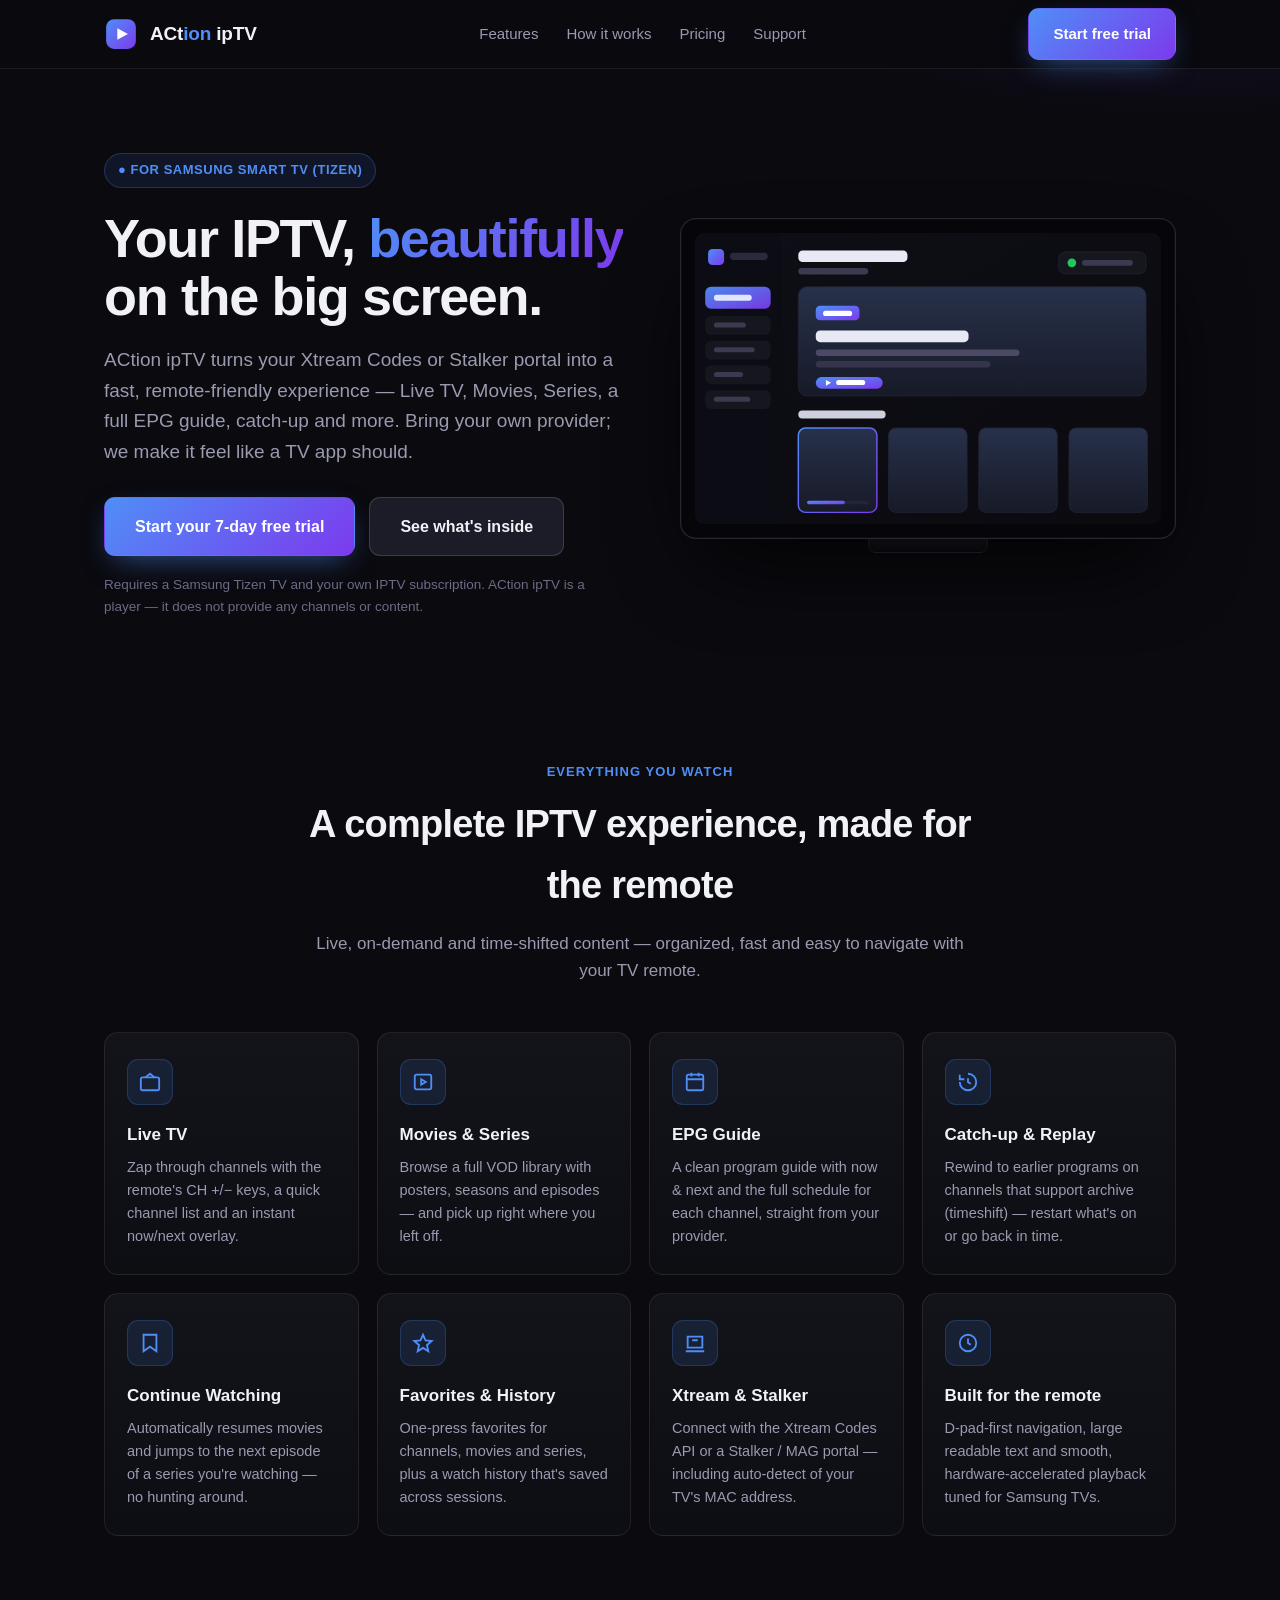
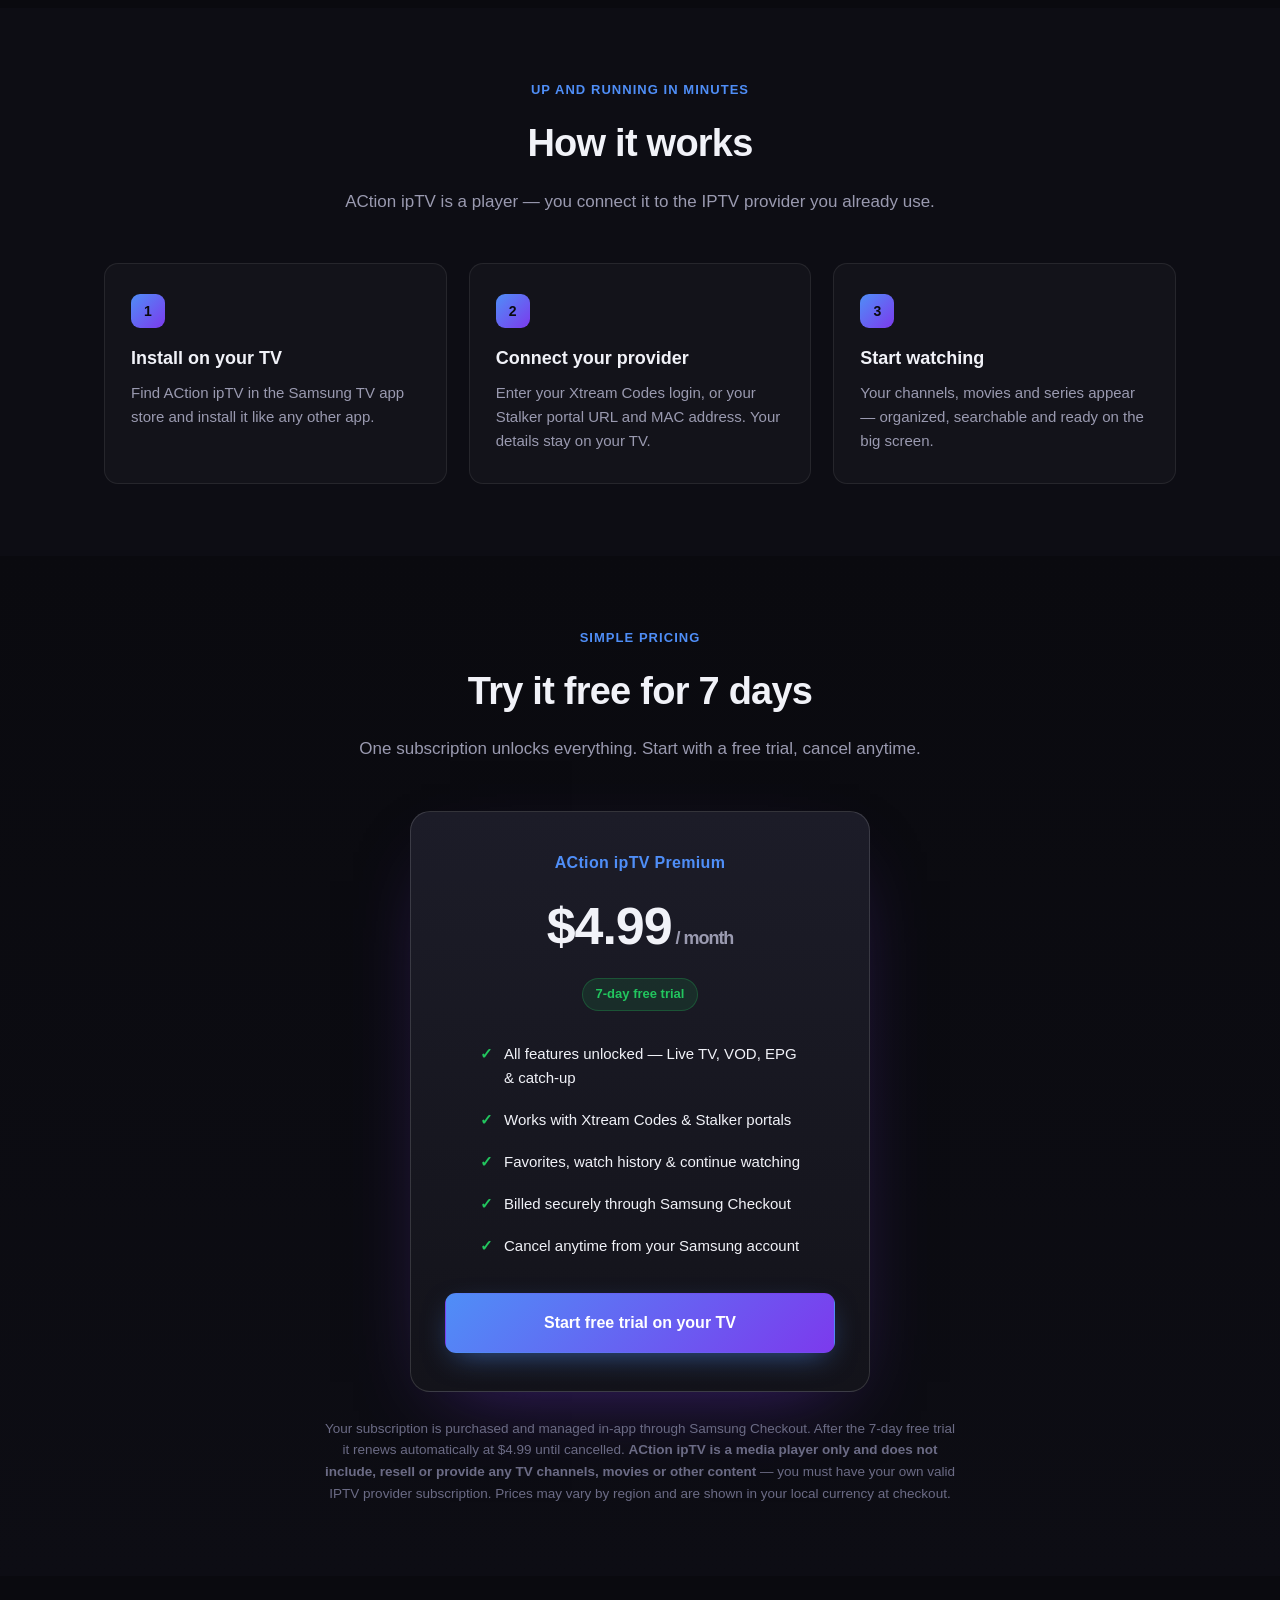
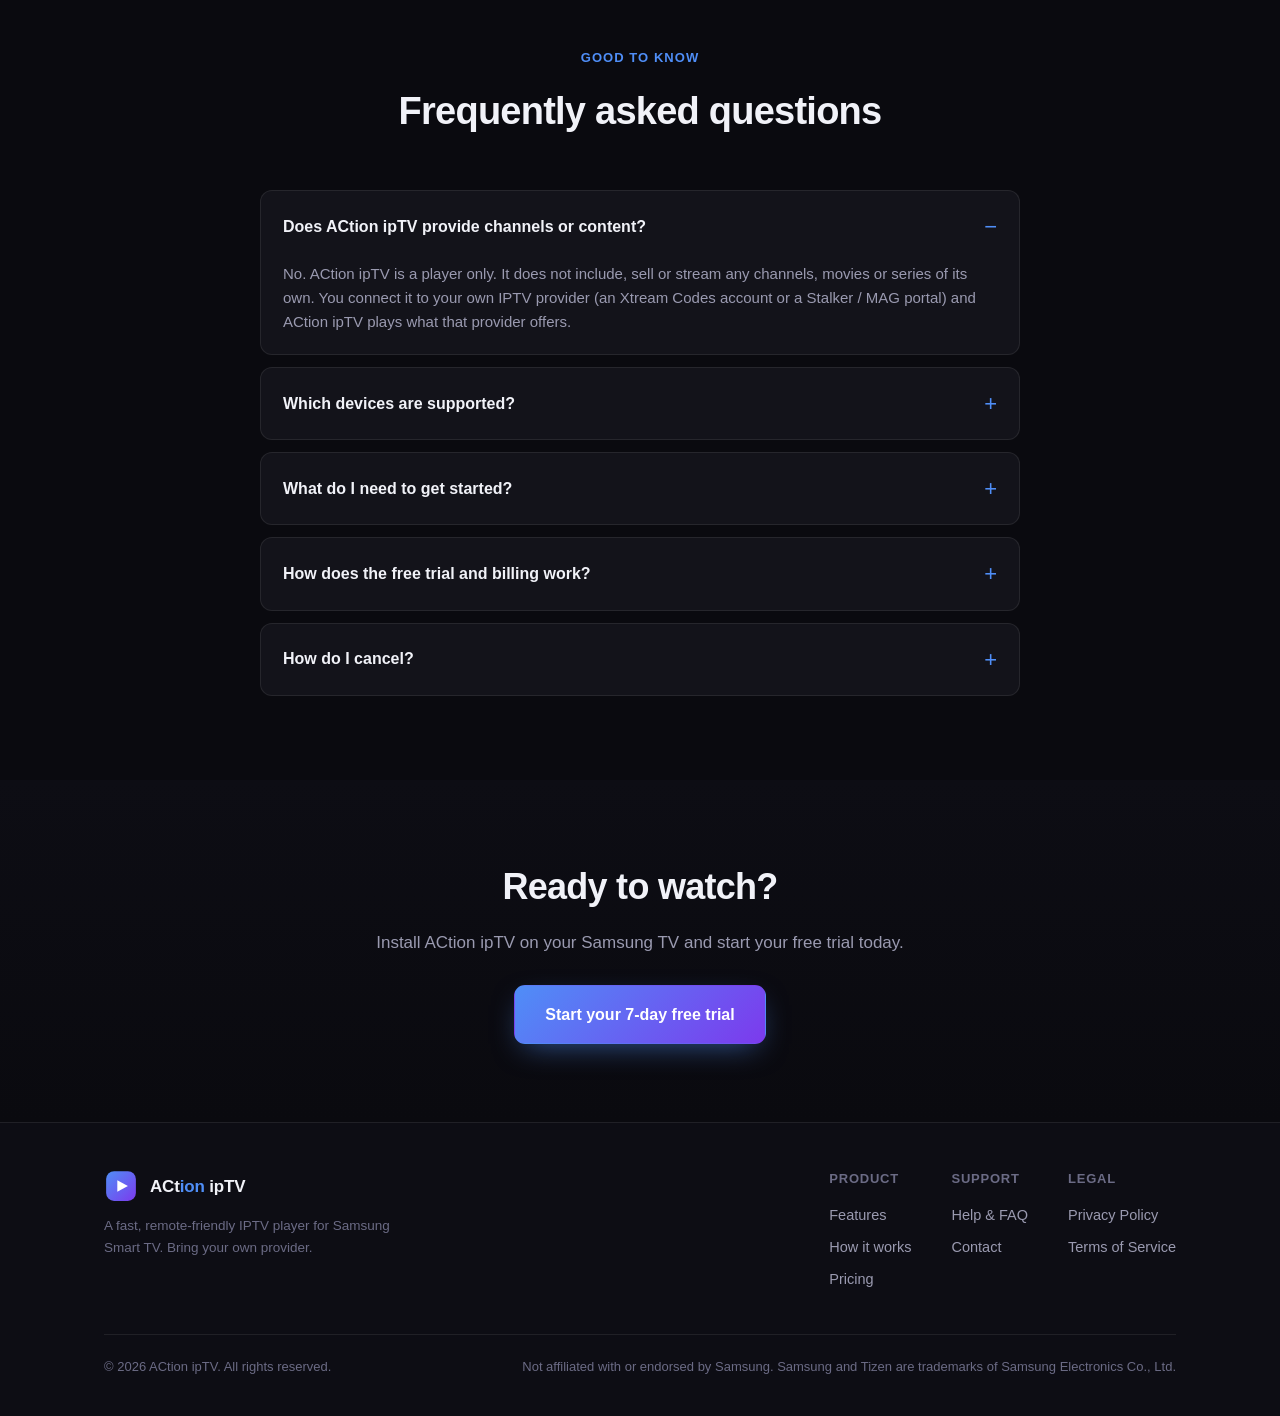
==== index.html @ 839688af "Add files via upload" ====
<!DOCTYPE html>
<html lang="en">
<head>
<meta charset="UTF-8">
<meta name="viewport" content="width=device-width, initial-scale=1.0">
<title>ACtion ipTV — IPTV player for Samsung Smart TV</title>
<meta name="description" content="ACtion ipTV turns your Xtream Codes or Stalker portal into a fast, remote-friendly experience on Samsung Tizen TV — Live TV, Movies, Series, EPG, catch-up and more. 7-day free trial.">
<meta property="og:title" content="ACtion ipTV — IPTV player for Samsung Smart TV">
<meta property="og:description" content="Live TV, Movies, Series, EPG and catch-up for your own IPTV provider. Built for the Samsung TV remote. 7-day free trial.">
<meta property="og:type" content="website">
<link rel="icon" type="image/svg+xml" href="favicon.svg">
<link rel="stylesheet" href="styles.css">
</head>
<body>

<!-- ===================== NAV ===================== -->
<header class="nav">
  <div class="container nav-inner">
    <a class="brand" href="index.html">
      <img class="logo" src="favicon.svg" alt="">
      <span>ACt<b>ion</b> ipTV</span>
    </a>
    <nav class="nav-links">
      <a href="#features">Features</a>
      <a href="#how">How it works</a>
      <a href="#pricing">Pricing</a>
      <a href="support.html">Support</a>
    </nav>
    <a class="btn btn-primary nav-cta" href="#pricing">Start free trial</a>
  </div>
</header>

<!-- ===================== HERO ===================== -->
<section class="hero">
  <div class="container hero-grid">
    <div class="hero-copy">
      <span class="eyebrow">● For Samsung Smart TV (Tizen)</span>
      <h1>Your IPTV, <span class="grad">beautifully</span> on the big screen.</h1>
      <p class="lede">
        ACtion ipTV turns your Xtream Codes or Stalker portal into a fast,
        remote-friendly experience — Live TV, Movies, Series, a full EPG guide,
        catch-up and more. Bring your own provider; we make it feel like a TV app
        should.
      </p>
      <div class="hero-actions">
        <a class="btn btn-primary btn-lg" href="#pricing">Start your 7-day free trial</a>
        <a class="btn btn-ghost btn-lg" href="#features">See what's inside</a>
      </div>
      <p class="hero-note">Requires a Samsung Tizen TV and your own IPTV subscription. ACtion ipTV is a player — it does not provide any channels or content.</p>
    </div>

    <div class="tv-wrap">
      <div class="tv">
        <!-- Stylised in-app mockup (pure SVG, no external assets) -->
        <svg class="tv-screen" viewBox="0 0 640 400" xmlns="http://www.w3.org/2000/svg" role="img" aria-label="ACtion ipTV interface preview">
          <defs>
            <linearGradient id="bgg" x1="0" y1="0" x2="1" y2="1">
              <stop offset="0" stop-color="#0e0e16"/>
              <stop offset="1" stop-color="#0a0a0f"/>
            </linearGradient>
            <linearGradient id="acc" x1="0" y1="0" x2="1" y2="1">
              <stop offset="0" stop-color="#4f8ef7"/>
              <stop offset="1" stop-color="#7c3aed"/>
            </linearGradient>
            <linearGradient id="poster" x1="0" y1="0" x2="0" y2="1">
              <stop offset="0" stop-color="#27314a"/>
              <stop offset="1" stop-color="#171a28"/>
            </linearGradient>
          </defs>

          <rect width="640" height="400" fill="url(#bgg)"/>

          <!-- Sidebar -->
          <rect x="0" y="0" width="118" height="400" fill="#0c0c14"/>
          <rect x="18" y="22" width="22" height="22" rx="6" fill="url(#acc)"/>
          <rect x="48" y="27" width="52" height="10" rx="5" fill="#2a2a3c"/>
          <rect x="14" y="74" width="90" height="30" rx="8" fill="url(#acc)" opacity="0.95"/>
          <rect x="26" y="85" width="52" height="8" rx="4" fill="#dfe6ff"/>
          <rect x="14" y="114" width="90" height="26" rx="8" fill="#16161f"/>
          <rect x="26" y="123" width="44" height="7" rx="3.5" fill="#3a3a50"/>
          <rect x="14" y="148" width="90" height="26" rx="8" fill="#16161f"/>
          <rect x="26" y="157" width="56" height="7" rx="3.5" fill="#3a3a50"/>
          <rect x="14" y="182" width="90" height="26" rx="8" fill="#16161f"/>
          <rect x="26" y="191" width="40" height="7" rx="3.5" fill="#3a3a50"/>
          <rect x="14" y="216" width="90" height="26" rx="8" fill="#16161f"/>
          <rect x="26" y="225" width="50" height="7" rx="3.5" fill="#3a3a50"/>

          <!-- Header -->
          <rect x="142" y="24" width="150" height="16" rx="6" fill="#e7e9f5"/>
          <rect x="142" y="48" width="96" height="9" rx="4.5" fill="#3a3a50"/>
          <rect x="500" y="26" width="120" height="30" rx="9" fill="#16161f" stroke="#262636"/>
          <circle cx="518" cy="41" r="6" fill="#22c55e"/>
          <rect x="532" y="37" width="70" height="8" rx="4" fill="#3a3a50"/>

          <!-- Now-playing / featured banner -->
          <rect x="142" y="74" width="478" height="150" rx="12" fill="url(#poster)" stroke="#262636"/>
          <rect x="166" y="100" width="60" height="20" rx="6" fill="url(#acc)"/>
          <rect x="176" y="107" width="40" height="7" rx="3.5" fill="#fff"/>
          <rect x="166" y="134" width="210" height="16" rx="6" fill="#e7e9f5"/>
          <rect x="166" y="160" width="280" height="9" rx="4.5" fill="#4a4a64"/>
          <rect x="166" y="176" width="240" height="9" rx="4.5" fill="#34344a"/>
          <rect x="166" y="198" width="92" height="16" rx="8" fill="url(#acc)"/>
          <polygon points="180,202 180,210 187,206" fill="#fff"/>
          <rect x="194" y="202" width="40" height="7" rx="3.5" fill="#fff"/>

          <!-- Row label -->
          <rect x="142" y="244" width="120" height="11" rx="5.5" fill="#cfd0de"/>

          <!-- Poster row -->
          <g>
            <rect x="142" y="268" width="108" height="116" rx="10" fill="url(#poster)" stroke="url(#acc)" stroke-width="2"/>
            <rect x="266" y="268" width="108" height="116" rx="10" fill="url(#poster)" stroke="#262636"/>
            <rect x="390" y="268" width="108" height="116" rx="10" fill="url(#poster)" stroke="#262636"/>
            <rect x="514" y="268" width="108" height="116" rx="10" fill="url(#poster)" stroke="#262636"/>
            <!-- progress bars -->
            <rect x="154" y="368" width="84" height="5" rx="2.5" fill="#23233200"/>
            <rect x="154" y="368" width="84" height="5" rx="2.5" fill="#23233a"/>
            <rect x="154" y="368" width="52" height="5" rx="2.5" fill="url(#acc)"/>
          </g>
        </svg>
      </div>
      <div class="tv-stand"></div>
    </div>
  </div>
</section>

<!-- ===================== FEATURES ===================== -->
<section class="section" id="features">
  <div class="container">
    <div class="section-head">
      <span class="kicker">Everything you watch</span>
      <h2>A complete IPTV experience, made for the remote</h2>
      <p>Live, on-demand and time-shifted content — organized, fast and easy to navigate with your TV remote.</p>
    </div>

    <div class="features">
      <div class="card">
        <div class="ic">
          <svg width="22" height="22" viewBox="0 0 24 24" fill="none" stroke="currentColor" stroke-width="2"><rect x="2" y="7" width="20" height="14" rx="2"/><path d="M7 7l5-4 5 4"/></svg>
        </div>
        <h3>Live TV</h3>
        <p>Zap through channels with the remote's CH +/− keys, a quick channel list and an instant now/next overlay.</p>
      </div>

      <div class="card">
        <div class="ic">
          <svg width="22" height="22" viewBox="0 0 24 24" fill="none" stroke="currentColor" stroke-width="2"><rect x="3" y="4" width="18" height="16" rx="2"/><path d="M10 9l5 3-5 3z"/></svg>
        </div>
        <h3>Movies &amp; Series</h3>
        <p>Browse a full VOD library with posters, seasons and episodes — and pick up right where you left off.</p>
      </div>

      <div class="card">
        <div class="ic">
          <svg width="22" height="22" viewBox="0 0 24 24" fill="none" stroke="currentColor" stroke-width="2"><rect x="3" y="4" width="18" height="17" rx="2"/><path d="M3 9h18M8 2v4M16 2v4"/></svg>
        </div>
        <h3>EPG Guide</h3>
        <p>A clean program guide with now &amp; next and the full schedule for each channel, straight from your provider.</p>
      </div>

      <div class="card">
        <div class="ic">
          <svg width="22" height="22" viewBox="0 0 24 24" fill="none" stroke="currentColor" stroke-width="2"><path d="M3 12a9 9 0 1 0 9-9"/><path d="M3 4v5h5"/><path d="M12 8v4l3 2"/></svg>
        </div>
        <h3>Catch-up &amp; Replay</h3>
        <p>Rewind to earlier programs on channels that support archive (timeshift) — restart what's on or go back in time.</p>
      </div>

      <div class="card">
        <div class="ic">
          <svg width="22" height="22" viewBox="0 0 24 24" fill="none" stroke="currentColor" stroke-width="2"><path d="M5 3v18l7-5 7 5V3z"/></svg>
        </div>
        <h3>Continue Watching</h3>
        <p>Automatically resumes movies and jumps to the next episode of a series you're watching — no hunting around.</p>
      </div>

      <div class="card">
        <div class="ic">
          <svg width="22" height="22" viewBox="0 0 24 24" fill="none" stroke="currentColor" stroke-width="2"><path d="M12 17.3 6.2 21l1.5-6.6L2.5 9.8l6.7-.6L12 3l2.8 6.2 6.7.6-5.2 4.6 1.5 6.6z"/></svg>
        </div>
        <h3>Favorites &amp; History</h3>
        <p>One-press favorites for channels, movies and series, plus a watch history that's saved across sessions.</p>
      </div>

      <div class="card">
        <div class="ic">
          <svg width="22" height="22" viewBox="0 0 24 24" fill="none" stroke="currentColor" stroke-width="2"><path d="M4 5h16v12H4z"/><path d="M2 21h20M9 9h6"/></svg>
        </div>
        <h3>Xtream &amp; Stalker</h3>
        <p>Connect with the Xtream Codes API or a Stalker / MAG portal — including auto-detect of your TV's MAC address.</p>
      </div>

      <div class="card">
        <div class="ic">
          <svg width="22" height="22" viewBox="0 0 24 24" fill="none" stroke="currentColor" stroke-width="2"><circle cx="12" cy="12" r="9"/><path d="M12 7v5l3 2"/></svg>
        </div>
        <h3>Built for the remote</h3>
        <p>D-pad-first navigation, large readable text and smooth, hardware-accelerated playback tuned for Samsung TVs.</p>
      </div>
    </div>
  </div>
</section>

<!-- ===================== HOW IT WORKS ===================== -->
<section class="section" id="how" style="background:var(--bg2)">
  <div class="container">
    <div class="section-head">
      <span class="kicker">Up and running in minutes</span>
      <h2>How it works</h2>
      <p>ACtion ipTV is a player — you connect it to the IPTV provider you already use.</p>
    </div>
    <div class="steps">
      <div class="step">
        <div class="num">1</div>
        <h3>Install on your TV</h3>
        <p>Find ACtion ipTV in the Samsung TV app store and install it like any other app.</p>
      </div>
      <div class="step">
        <div class="num">2</div>
        <h3>Connect your provider</h3>
        <p>Enter your Xtream Codes login, or your Stalker portal URL and MAC address. Your details stay on your TV.</p>
      </div>
      <div class="step">
        <div class="num">3</div>
        <h3>Start watching</h3>
        <p>Your channels, movies and series appear — organized, searchable and ready on the big screen.</p>
      </div>
    </div>
  </div>
</section>

<!-- ===================== PRICING ===================== -->
<section class="section pricing-band" id="pricing">
  <div class="container">
    <div class="section-head">
      <span class="kicker">Simple pricing</span>
      <h2>Try it free for 7 days</h2>
      <p>One subscription unlocks everything. Start with a free trial, cancel anytime.</p>
    </div>

    <div class="price-card">
      <div class="plan">ACtion ipTV Premium</div>
      <div class="amount">$4.99<span>&nbsp;/ month</span></div>
      <span class="trial">7-day free trial</span>
      <ul class="price-list">
        <li>All features unlocked — Live TV, VOD, EPG &amp; catch-up</li>
        <li>Works with Xtream Codes &amp; Stalker portals</li>
        <li>Favorites, watch history &amp; continue watching</li>
        <li>Billed securely through Samsung Checkout</li>
        <li>Cancel anytime from your Samsung account</li>
      </ul>
      <a class="btn btn-primary btn-lg" href="#" style="width:100%">Start free trial on your TV</a>
    </div>

    <p class="disclaimer">
      Your subscription is purchased and managed in-app through Samsung Checkout. After the 7-day free trial it renews
      automatically at $4.99 until cancelled. <strong>ACtion ipTV is a media player only and does not include, resell or
      provide any TV channels, movies or other content</strong> — you must have your own valid IPTV provider subscription.
      Prices may vary by region and are shown in your local currency at checkout.
    </p>
  </div>
</section>

<!-- ===================== FAQ ===================== -->
<section class="section" id="faq">
  <div class="container">
    <div class="section-head">
      <span class="kicker">Good to know</span>
      <h2>Frequently asked questions</h2>
    </div>
    <div class="faq">
      <details open>
        <summary>Does ACtion ipTV provide channels or content?</summary>
        <p>No. ACtion ipTV is a player only. It does not include, sell or stream any channels, movies or series of its own. You connect it to your own IPTV provider (an Xtream Codes account or a Stalker / MAG portal) and ACtion ipTV plays what that provider offers.</p>
      </details>
      <details>
        <summary>Which devices are supported?</summary>
        <p>Samsung Smart TVs running the Tizen operating system. ACtion ipTV is designed and optimized specifically for the Samsung TV remote and hardware video playback.</p>
      </details>
      <details>
        <summary>What do I need to get started?</summary>
        <p>A supported Samsung TV, an internet connection, and login details from your IPTV provider — either an Xtream Codes username/password and server URL, or a Stalker portal URL plus a MAC address.</p>
      </details>
      <details>
        <summary>How does the free trial and billing work?</summary>
        <p>You start a 7-day free trial in the app. Billing, renewals and cancellation are all handled by Samsung Checkout through your Samsung account. After the trial it renews automatically at $4.99 unless you cancel.</p>
      </details>
      <details>
        <summary>How do I cancel?</summary>
        <p>You can cancel anytime from the subscription settings in your Samsung account / Samsung Checkout. You keep access until the end of the current billing period.</p>
      </details>
    </div>
  </div>
</section>

<!-- ===================== CTA BAND ===================== -->
<section class="cta-band" style="background:linear-gradient(180deg,var(--bg2),var(--bg))">
  <div class="container">
    <h2>Ready to watch?</h2>
    <p>Install ACtion ipTV on your Samsung TV and start your free trial today.</p>
    <a class="btn btn-primary btn-lg" href="#pricing">Start your 7-day free trial</a>
  </div>
</section>

<!-- ===================== FOOTER ===================== -->
<footer class="footer">
  <div class="container">
    <div class="footer-inner">
      <div>
        <a class="brand" href="index.html">
          <img class="logo" src="favicon.svg" alt="">
          <span>ACt<b>ion</b> ipTV</span>
        </a>
        <p class="tag">A fast, remote-friendly IPTV player for Samsung Smart TV. Bring your own provider.</p>
      </div>
      <div class="footer-links">
        <div class="footer-col">
          <h4>Product</h4>
          <a href="#features">Features</a>
          <a href="#how">How it works</a>
          <a href="#pricing">Pricing</a>
        </div>
        <div class="footer-col">
          <h4>Support</h4>
          <a href="support.html">Help &amp; FAQ</a>
          <a href="support.html#contact">Contact</a>
        </div>
        <div class="footer-col">
          <h4>Legal</h4>
          <a href="privacy.html">Privacy Policy</a>
          <a href="terms.html">Terms of Service</a>
        </div>
      </div>
    </div>
    <div class="footer-bottom">
      <span>© 2026 ACtion ipTV. All rights reserved.</span>
      <span>Not affiliated with or endorsed by Samsung. Samsung and Tizen are trademarks of Samsung Electronics Co., Ltd.</span>
    </div>
  </div>
</footer>

</body>
</html>
---- styles.css ----
/* =============================================
   ACtion ipTV — marketing + legal site
   Self-contained: no external fonts or frameworks.
   Palette mirrors the TV app for brand consistency.
   ============================================= */
:root {
  --bg: #0a0a0f;
  --bg2: #0d0d14;
  --surface: #13131a;
  --surface2: #1c1c28;
  --surface3: #252535;
  --accent: #4f8ef7;
  --accent2: #7c3aed;
  --text: #f1f2f8;
  --muted: #9a9ab0;
  --muted2: #6b6b85;
  --border: rgba(255, 255, 255, 0.08);
  --border2: rgba(255, 255, 255, 0.14);
  --green: #22c55e;
  --radius: 14px;
  --container: 1120px;
  --font: -apple-system, BlinkMacSystemFont, "Segoe UI", "Samsung One", Roboto,
    Helvetica, Arial, sans-serif;
}

* { box-sizing: border-box; margin: 0; padding: 0; }

html { scroll-behavior: smooth; }

body {
  font-family: var(--font);
  background: var(--bg);
  color: var(--text);
  line-height: 1.6;
  -webkit-font-smoothing: antialiased;
  text-rendering: optimizeLegibility;
  overflow-x: hidden;
}

a { color: var(--accent); text-decoration: none; }
a:hover { text-decoration: underline; }

img, svg { max-width: 100%; display: block; }

.container {
  width: 100%;
  max-width: var(--container);
  margin: 0 auto;
  padding: 0 24px;
}

/* ---------- Nav ---------- */
.nav {
  position: sticky;
  top: 0;
  z-index: 50;
  background: rgba(10, 10, 15, 0.72);
  backdrop-filter: saturate(160%) blur(14px);
  -webkit-backdrop-filter: saturate(160%) blur(14px);
  border-bottom: 1px solid var(--border);
}
.nav-inner {
  display: flex;
  align-items: center;
  justify-content: space-between;
  height: 68px;
}
.brand {
  display: flex;
  align-items: center;
  gap: 12px;
  font-weight: 800;
  font-size: 19px;
  color: var(--text);
  letter-spacing: -0.01em;
}
.brand:hover { text-decoration: none; }
.brand .logo { width: 34px; height: 34px; border-radius: 9px; flex: none; }
.brand b { color: var(--accent); }
.nav-links { display: flex; align-items: center; gap: 28px; }
.nav-links a {
  color: var(--muted);
  font-size: 15px;
  font-weight: 500;
}
.nav-links a:hover { color: var(--text); text-decoration: none; }
.nav-cta { display: inline-flex; }
.nav-toggle { display: none; }

/* ---------- Buttons ---------- */
.btn {
  display: inline-flex;
  align-items: center;
  justify-content: center;
  gap: 9px;
  padding: 13px 24px;
  border-radius: 11px;
  font-size: 15px;
  font-weight: 700;
  cursor: pointer;
  border: 1px solid transparent;
  transition: transform 0.12s ease, box-shadow 0.2s ease, background 0.2s ease;
  white-space: nowrap;
}
.btn:hover { text-decoration: none; transform: translateY(-2px); }
.btn-primary {
  background: linear-gradient(135deg, var(--accent), var(--accent2));
  color: #fff;
  box-shadow: 0 10px 30px -10px rgba(79, 142, 247, 0.6);
}
.btn-primary:hover { box-shadow: 0 16px 40px -12px rgba(124, 58, 237, 0.7); }
.btn-ghost {
  background: var(--surface2);
  color: var(--text);
  border-color: var(--border2);
}
.btn-ghost:hover { background: var(--surface3); }
.btn-lg { padding: 16px 30px; font-size: 16px; }

/* ---------- Hero ---------- */
.hero {
  position: relative;
  padding: 84px 0 72px;
  overflow: hidden;
}
.hero::before {
  content: "";
  position: absolute;
  inset: -40% 0 auto 0;
  height: 720px;
  background:
    radial-gradient(900px 380px at 18% 0%, rgba(79, 142, 247, 0.22), transparent 60%),
    radial-gradient(760px 360px at 92% 12%, rgba(124, 58, 237, 0.20), transparent 60%);
  pointer-events: none;
  z-index: 0;
}
.hero-grid {
  position: relative;
  z-index: 1;
  display: grid;
  grid-template-columns: 1.05fr 1fr;
  gap: 56px;
  align-items: center;
}
.eyebrow {
  display: inline-flex;
  align-items: center;
  gap: 8px;
  font-size: 13px;
  font-weight: 700;
  letter-spacing: 0.04em;
  text-transform: uppercase;
  color: var(--accent);
  background: rgba(79, 142, 247, 0.1);
  border: 1px solid rgba(79, 142, 247, 0.25);
  padding: 6px 13px;
  border-radius: 999px;
  margin-bottom: 22px;
}
.hero h1 {
  font-size: clamp(34px, 5vw, 54px);
  line-height: 1.07;
  font-weight: 800;
  letter-spacing: -0.025em;
  margin-bottom: 20px;
}
.hero h1 .grad {
  background: linear-gradient(120deg, var(--accent), var(--accent2));
  -webkit-background-clip: text;
  background-clip: text;
  -webkit-text-fill-color: transparent;
}
.hero p.lede {
  font-size: 19px;
  color: var(--muted);
  max-width: 540px;
  margin-bottom: 30px;
}
.hero-actions { display: flex; flex-wrap: wrap; gap: 14px; align-items: center; }
.hero-note {
  margin-top: 18px;
  font-size: 13.5px;
  color: var(--muted2);
}

/* ---------- TV mockup ---------- */
.tv-wrap { position: relative; }
.tv {
  position: relative;
  background: #05050a;
  border: 1px solid var(--border2);
  border-radius: 16px;
  padding: 14px;
  box-shadow: 0 40px 90px -30px rgba(0, 0, 0, 0.9), 0 0 0 1px rgba(255,255,255,0.03) inset;
}
.tv-stand {
  width: 120px; height: 14px; margin: 0 auto;
  background: linear-gradient(180deg, #1a1a26, #0c0c14);
  border: 1px solid var(--border);
  border-top: none;
  border-radius: 0 0 8px 8px;
}
.tv-screen {
  border-radius: 9px;
  overflow: hidden;
  display: block;
  width: 100%;
  height: auto;
  background: var(--bg);
}

/* ---------- Sections ---------- */
section { position: relative; }
.section { padding: 72px 0; }
.section-head { text-align: center; max-width: 680px; margin: 0 auto 48px; }
.section-head h2 {
  font-size: clamp(27px, 3.4vw, 38px);
  font-weight: 800;
  letter-spacing: -0.02em;
  margin-bottom: 14px;
}
.section-head p { color: var(--muted); font-size: 17px; }
.kicker {
  color: var(--accent);
  font-weight: 700;
  font-size: 13px;
  letter-spacing: 0.08em;
  text-transform: uppercase;
  display: block;
  margin-bottom: 12px;
}

/* ---------- Feature grid ---------- */
.features {
  display: grid;
  grid-template-columns: repeat(4, 1fr);
  gap: 18px;
}
.card {
  background: linear-gradient(180deg, var(--surface), var(--bg2));
  border: 1px solid var(--border);
  border-radius: var(--radius);
  padding: 26px 22px;
  transition: transform 0.16s ease, border-color 0.2s ease;
}
.card:hover { transform: translateY(-4px); border-color: var(--border2); }
.card .ic {
  width: 46px; height: 46px;
  display: grid; place-items: center;
  border-radius: 11px;
  background: rgba(79, 142, 247, 0.12);
  border: 1px solid rgba(79, 142, 247, 0.22);
  margin-bottom: 16px;
  color: var(--accent);
}
.card h3 { font-size: 17px; font-weight: 700; margin-bottom: 7px; }
.card p { color: var(--muted); font-size: 14.5px; }

/* ---------- Steps ---------- */
.steps { display: grid; grid-template-columns: repeat(3, 1fr); gap: 22px; }
.step {
  background: var(--surface);
  border: 1px solid var(--border);
  border-radius: var(--radius);
  padding: 30px 26px;
  position: relative;
}
.step .num {
  font-size: 14px; font-weight: 800; color: var(--bg);
  width: 34px; height: 34px; border-radius: 9px;
  display: grid; place-items: center;
  background: linear-gradient(135deg, var(--accent), var(--accent2));
  margin-bottom: 16px;
}
.step h3 { font-size: 18px; margin-bottom: 8px; }
.step p { color: var(--muted); font-size: 15px; }

/* ---------- Pricing ---------- */
.pricing-band { background: linear-gradient(180deg, var(--bg), var(--bg2)); }
.price-card {
  max-width: 460px;
  margin: 0 auto;
  background: linear-gradient(180deg, var(--surface2), var(--surface));
  border: 1px solid var(--border2);
  border-radius: 20px;
  padding: 38px 34px;
  text-align: center;
  box-shadow: 0 30px 80px -40px rgba(124, 58, 237, 0.5);
}
.price-card .plan { font-weight: 700; color: var(--accent); letter-spacing: 0.02em; }
.price-card .amount { font-size: 52px; font-weight: 800; margin: 10px 0 2px; letter-spacing: -0.02em; }
.price-card .amount span { font-size: 18px; font-weight: 600; color: var(--muted); }
.price-card .trial {
  display: inline-block;
  margin: 8px 0 22px;
  font-size: 13px; font-weight: 700;
  color: var(--green);
  background: rgba(34, 197, 94, 0.12);
  border: 1px solid rgba(34, 197, 94, 0.25);
  padding: 5px 13px; border-radius: 999px;
}
.price-list { list-style: none; text-align: left; margin: 0 auto 26px; max-width: 320px; }
.price-list li { padding: 9px 0; color: var(--text); font-size: 15px; display: flex; gap: 11px; align-items: flex-start; }
.price-list li::before { content: "✓"; color: var(--green); font-weight: 800; flex: none; }
.disclaimer {
  margin-top: 26px;
  max-width: 640px;
  margin-left: auto; margin-right: auto;
  text-align: center;
  color: var(--muted2);
  font-size: 13.5px;
}

/* ---------- FAQ ---------- */
.faq { max-width: 760px; margin: 0 auto; }
.faq details {
  border: 1px solid var(--border);
  border-radius: 12px;
  background: var(--surface);
  margin-bottom: 12px;
  overflow: hidden;
}
.faq summary {
  cursor: pointer;
  padding: 18px 22px;
  font-weight: 600;
  font-size: 16px;
  list-style: none;
  display: flex;
  justify-content: space-between;
  align-items: center;
  gap: 16px;
}
.faq summary::-webkit-details-marker { display: none; }
.faq summary::after { content: "+"; color: var(--accent); font-size: 22px; font-weight: 400; flex: none; }
.faq details[open] summary::after { content: "−"; }
.faq details > p { padding: 0 22px 20px; color: var(--muted); font-size: 15px; }

/* ---------- CTA band ---------- */
.cta-band { text-align: center; padding: 78px 0; }
.cta-band h2 { font-size: clamp(26px, 3.4vw, 36px); font-weight: 800; margin-bottom: 14px; letter-spacing: -0.02em; }
.cta-band p { color: var(--muted); font-size: 17px; margin-bottom: 28px; }

/* ---------- Footer ---------- */
.footer {
  border-top: 1px solid var(--border);
  padding: 46px 0 38px;
  background: var(--bg2);
}
.footer-inner {
  display: flex;
  justify-content: space-between;
  align-items: flex-start;
  gap: 32px;
  flex-wrap: wrap;
}
.footer .brand { font-size: 17px; margin-bottom: 12px; }
.footer .tag { color: var(--muted2); font-size: 13.5px; max-width: 320px; }
.footer-links { display: flex; gap: 40px; flex-wrap: wrap; }
.footer-col h4 { font-size: 13px; text-transform: uppercase; letter-spacing: 0.06em; color: var(--muted2); margin-bottom: 14px; }
.footer-col a { display: block; color: var(--muted); font-size: 14.5px; margin-bottom: 9px; }
.footer-col a:hover { color: var(--text); text-decoration: none; }
.footer-bottom {
  margin-top: 34px;
  padding-top: 22px;
  border-top: 1px solid var(--border);
  color: var(--muted2);
  font-size: 13px;
  display: flex;
  justify-content: space-between;
  gap: 16px;
  flex-wrap: wrap;
}

/* ---------- Legal / content pages ---------- */
.page-head {
  padding: 56px 0 28px;
  border-bottom: 1px solid var(--border);
  background: linear-gradient(180deg, rgba(79,142,247,0.06), transparent);
}
.page-head h1 { font-size: clamp(30px, 4vw, 42px); font-weight: 800; letter-spacing: -0.02em; }
.page-head .updated { color: var(--muted2); font-size: 14px; margin-top: 10px; }
.prose { max-width: 820px; margin: 0 auto; padding: 44px 24px 80px; }
.prose h2 { font-size: 23px; font-weight: 700; margin: 38px 0 12px; letter-spacing: -0.01em; }
.prose h3 { font-size: 18px; font-weight: 700; margin: 26px 0 10px; }
.prose p { color: #cfd0de; margin-bottom: 14px; }
.prose ul { margin: 0 0 16px 22px; color: #cfd0de; }
.prose li { margin-bottom: 8px; }
.prose strong { color: var(--text); }
.prose a { font-weight: 600; }
.callout {
  background: var(--surface);
  border: 1px solid var(--border2);
  border-left: 3px solid var(--accent);
  border-radius: 10px;
  padding: 16px 20px;
  margin: 22px 0;
  color: var(--muted);
  font-size: 14.5px;
}
.toc { background: var(--surface); border: 1px solid var(--border); border-radius: 12px; padding: 20px 24px; margin-bottom: 30px; }
.toc h4 { font-size: 13px; text-transform: uppercase; letter-spacing: 0.06em; color: var(--muted2); margin-bottom: 12px; }
.toc ol { margin-left: 18px; color: var(--muted); }
.toc a { font-weight: 500; }

/* ---------- Responsive ---------- */
@media (max-width: 900px) {
  .hero-grid { grid-template-columns: 1fr; gap: 40px; }
  .tv-wrap { max-width: 520px; margin: 0 auto; }
  .features { grid-template-columns: repeat(2, 1fr); }
  .steps { grid-template-columns: 1fr; }
  .nav-links { display: none; }
}
@media (max-width: 520px) {
  .features { grid-template-columns: 1fr; }
  .hero { padding: 56px 0 48px; }
  .section { padding: 56px 0; }
  .footer-inner { flex-direction: column; }
}
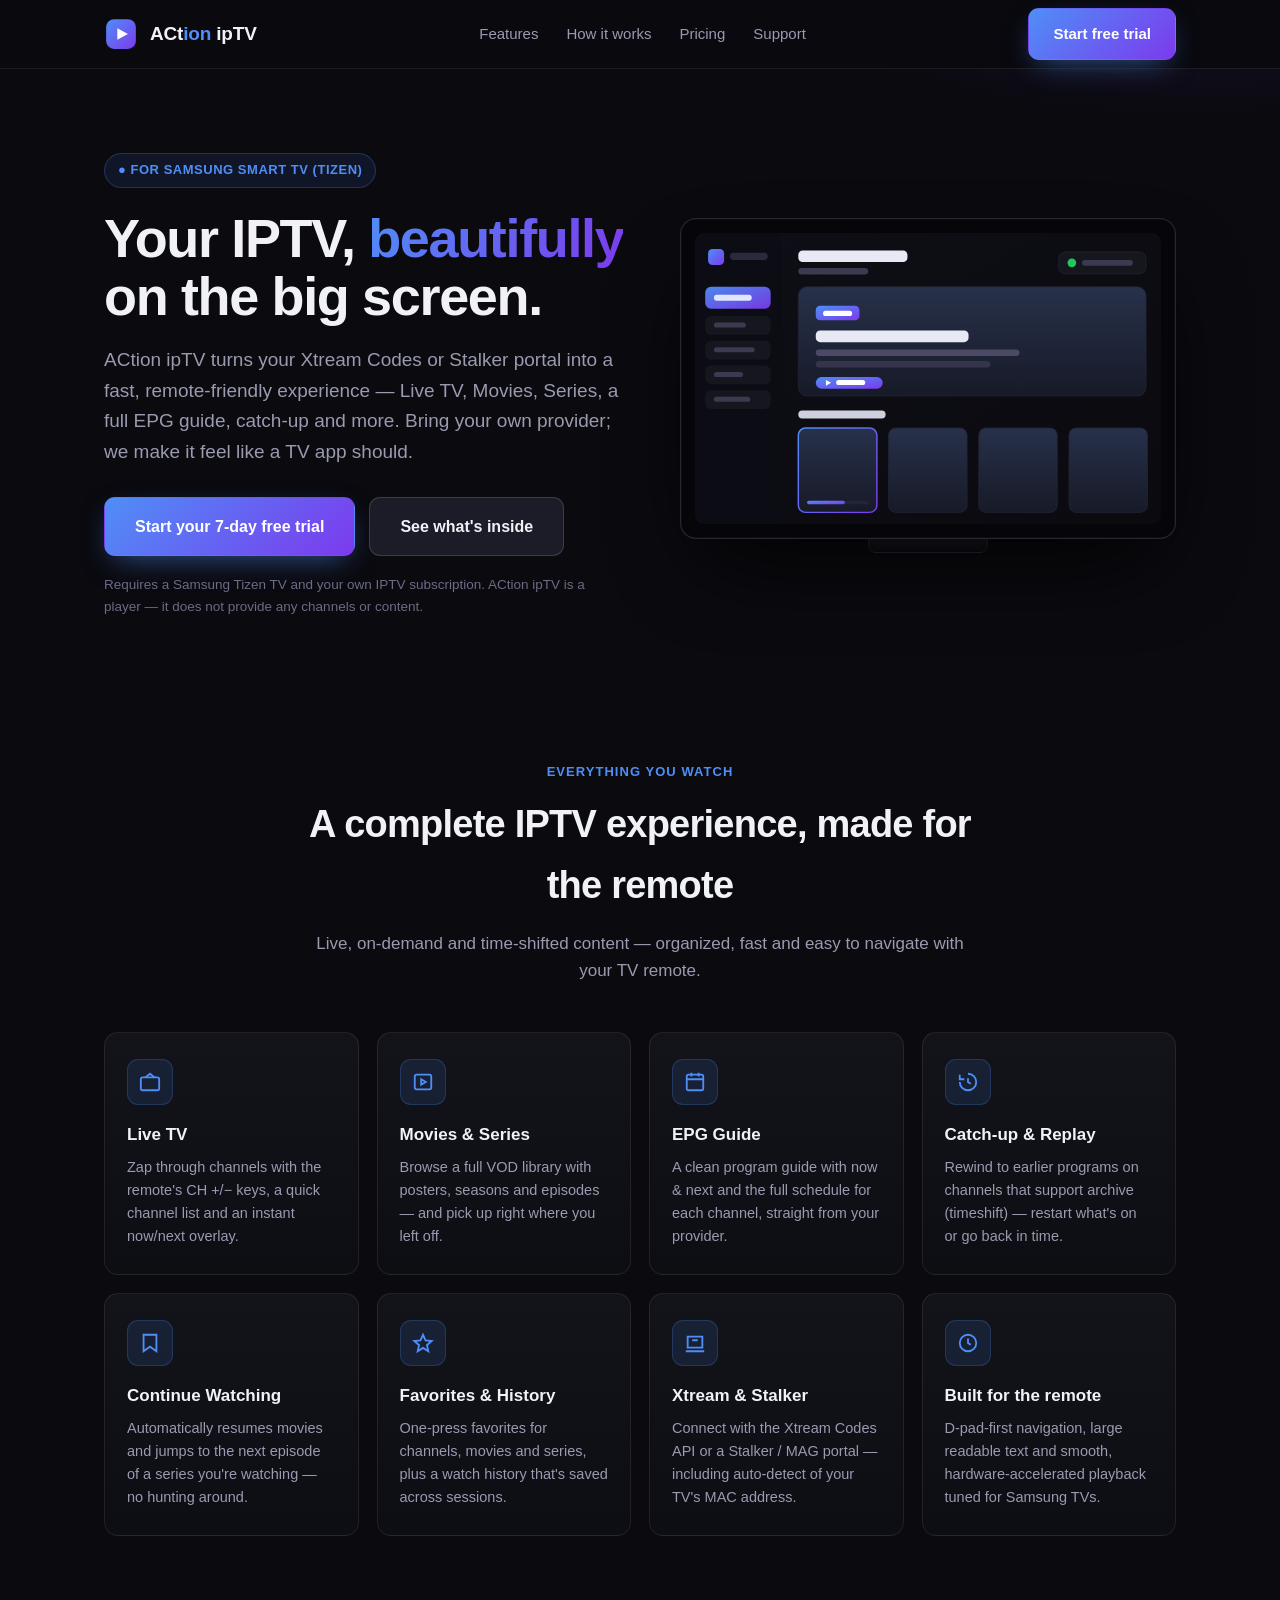
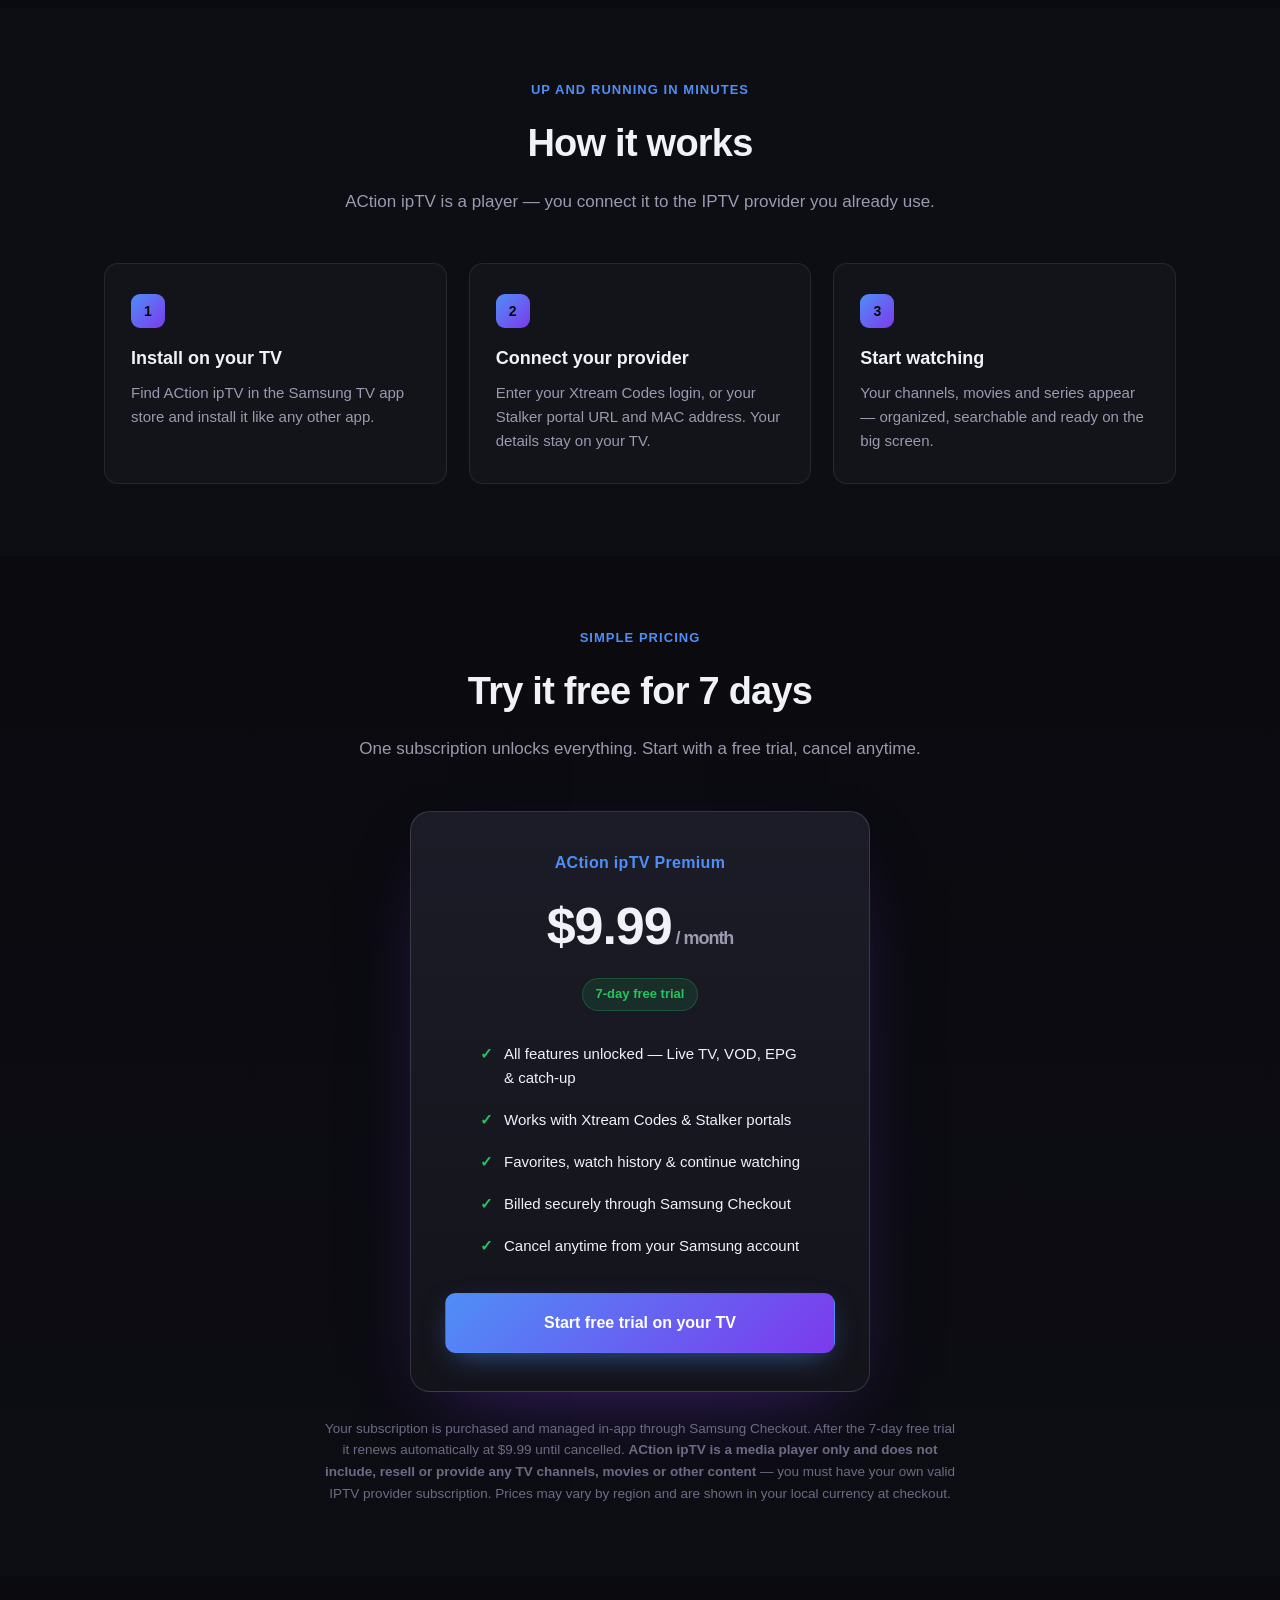
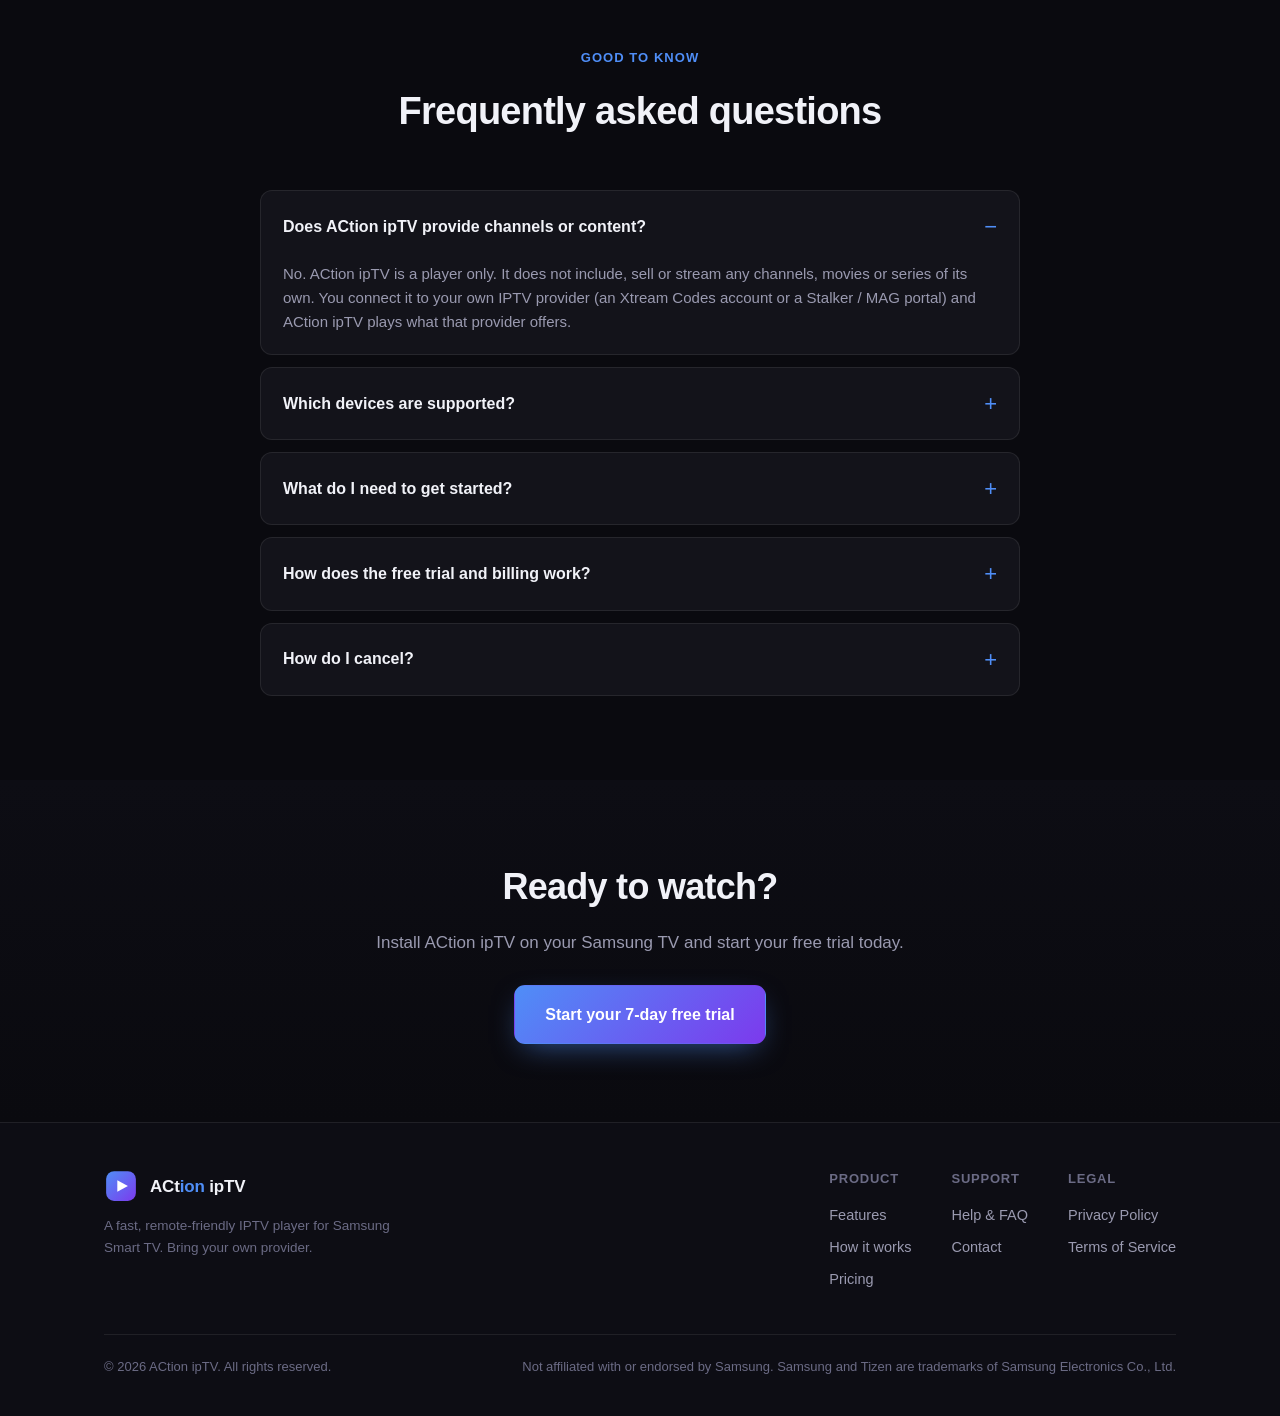
==== commit 70da06b3: "Add files via upload" ====
--- a/index.html
+++ b/index.html
@@ -240,7 +240,7 @@
 
     <div class="price-card">
       <div class="plan">ACtion ipTV Premium</div>
-      <div class="amount">$4.99<span>&nbsp;/ month</span></div>
+      <div class="amount">$9.99<span>&nbsp;/ month</span></div>
       <span class="trial">7-day free trial</span>
       <ul class="price-list">
         <li>All features unlocked — Live TV, VOD, EPG &amp; catch-up</li>
@@ -254,7 +254,7 @@
 
     <p class="disclaimer">
       Your subscription is purchased and managed in-app through Samsung Checkout. After the 7-day free trial it renews
-      automatically at $4.99 until cancelled. <strong>ACtion ipTV is a media player only and does not include, resell or
+      automatically at $9.99 until cancelled. <strong>ACtion ipTV is a media player only and does not include, resell or
       provide any TV channels, movies or other content</strong> — you must have your own valid IPTV provider subscription.
       Prices may vary by region and are shown in your local currency at checkout.
     </p>
@@ -283,7 +283,7 @@
       </details>
       <details>
         <summary>How does the free trial and billing work?</summary>
-        <p>You start a 7-day free trial in the app. Billing, renewals and cancellation are all handled by Samsung Checkout through your Samsung account. After the trial it renews automatically at $4.99 unless you cancel.</p>
+        <p>You start a 7-day free trial in the app. Billing, renewals and cancellation are all handled by Samsung Checkout through your Samsung account. After the trial it renews automatically at $9.99 unless you cancel.</p>
       </details>
       <details>
         <summary>How do I cancel?</summary>
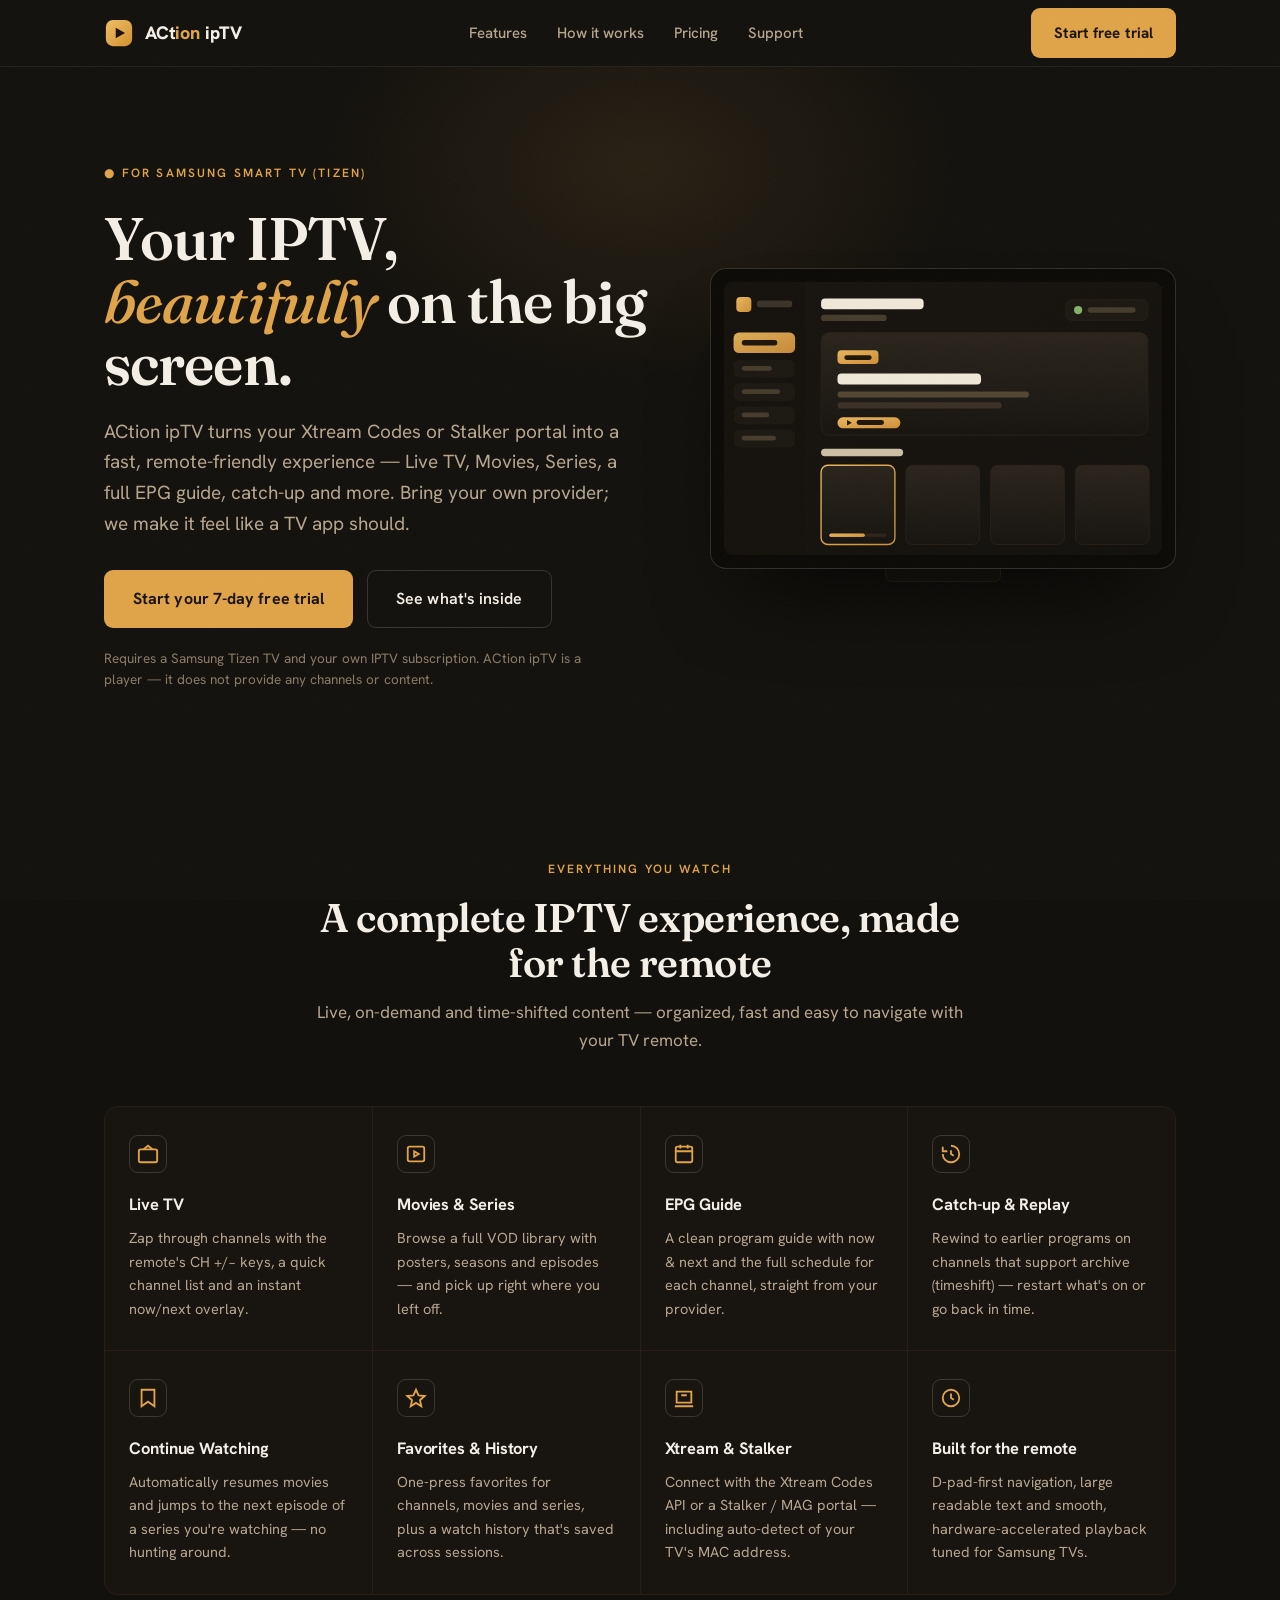
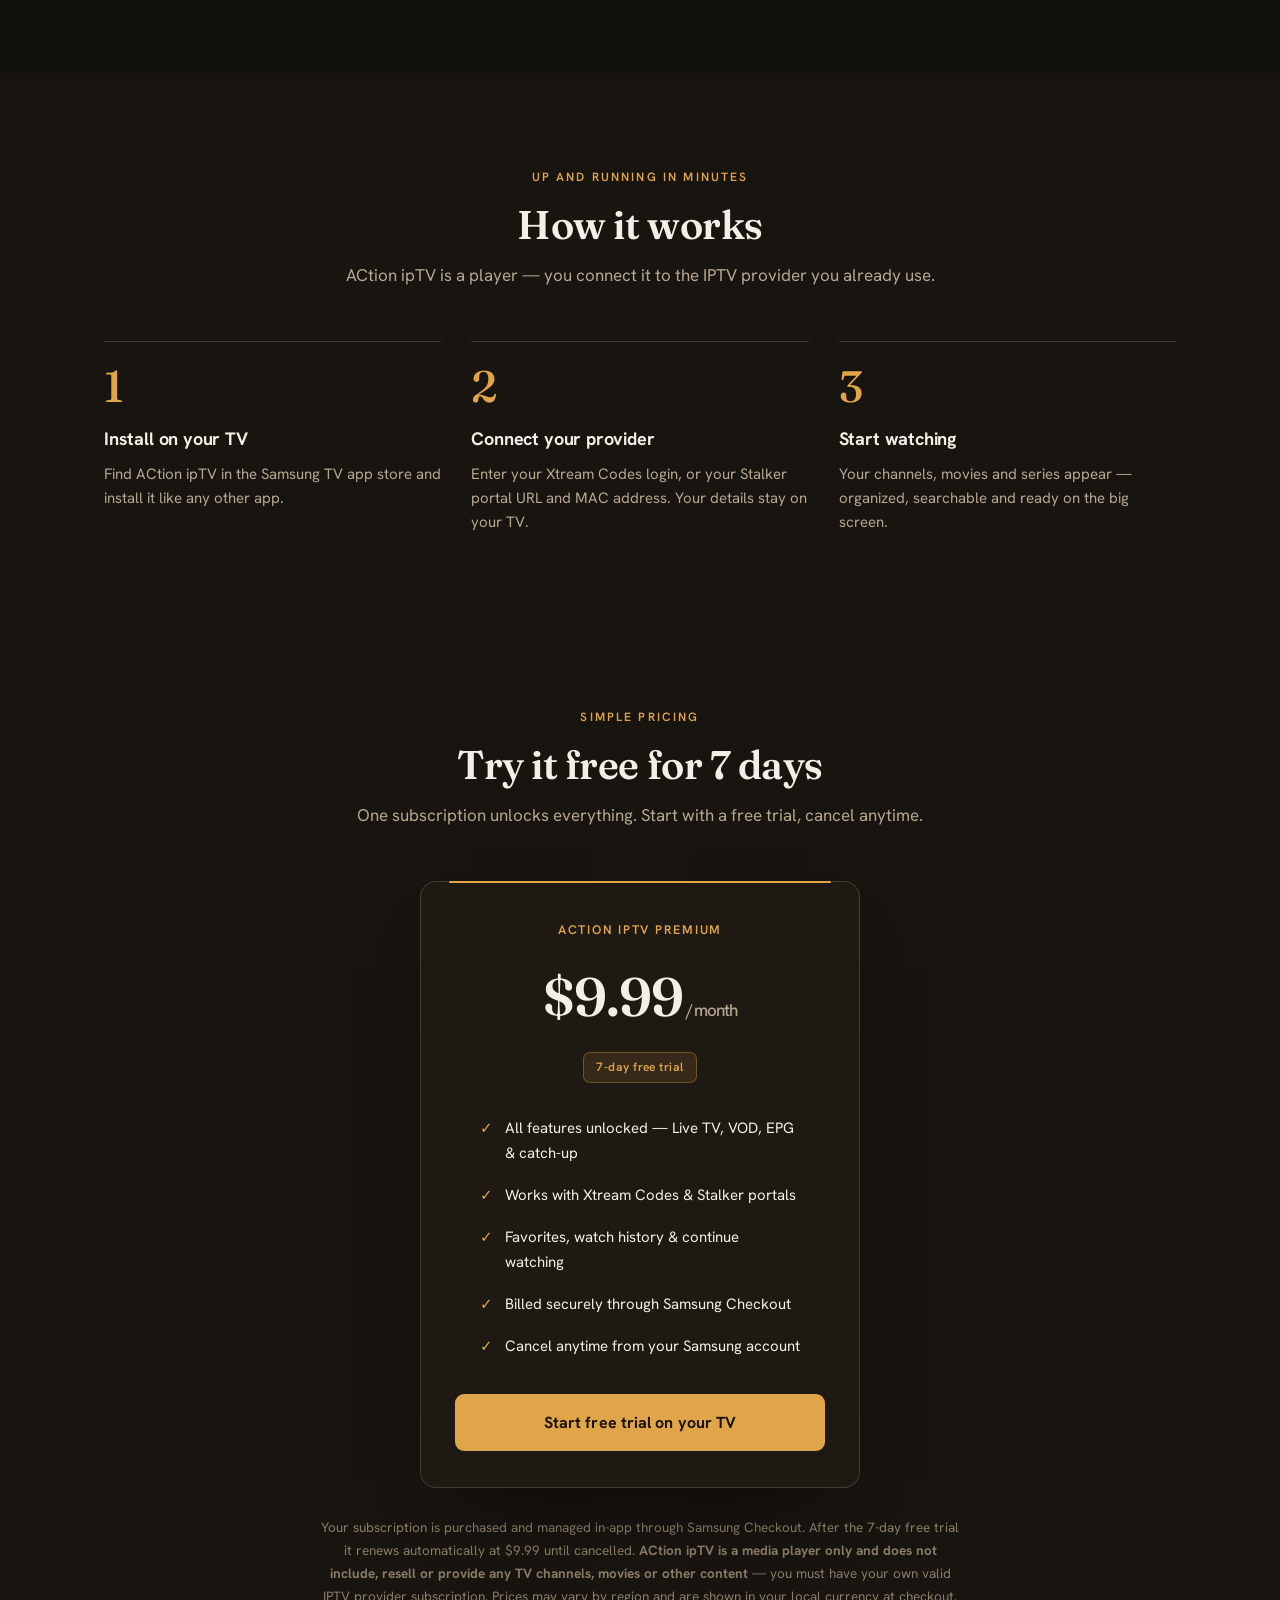
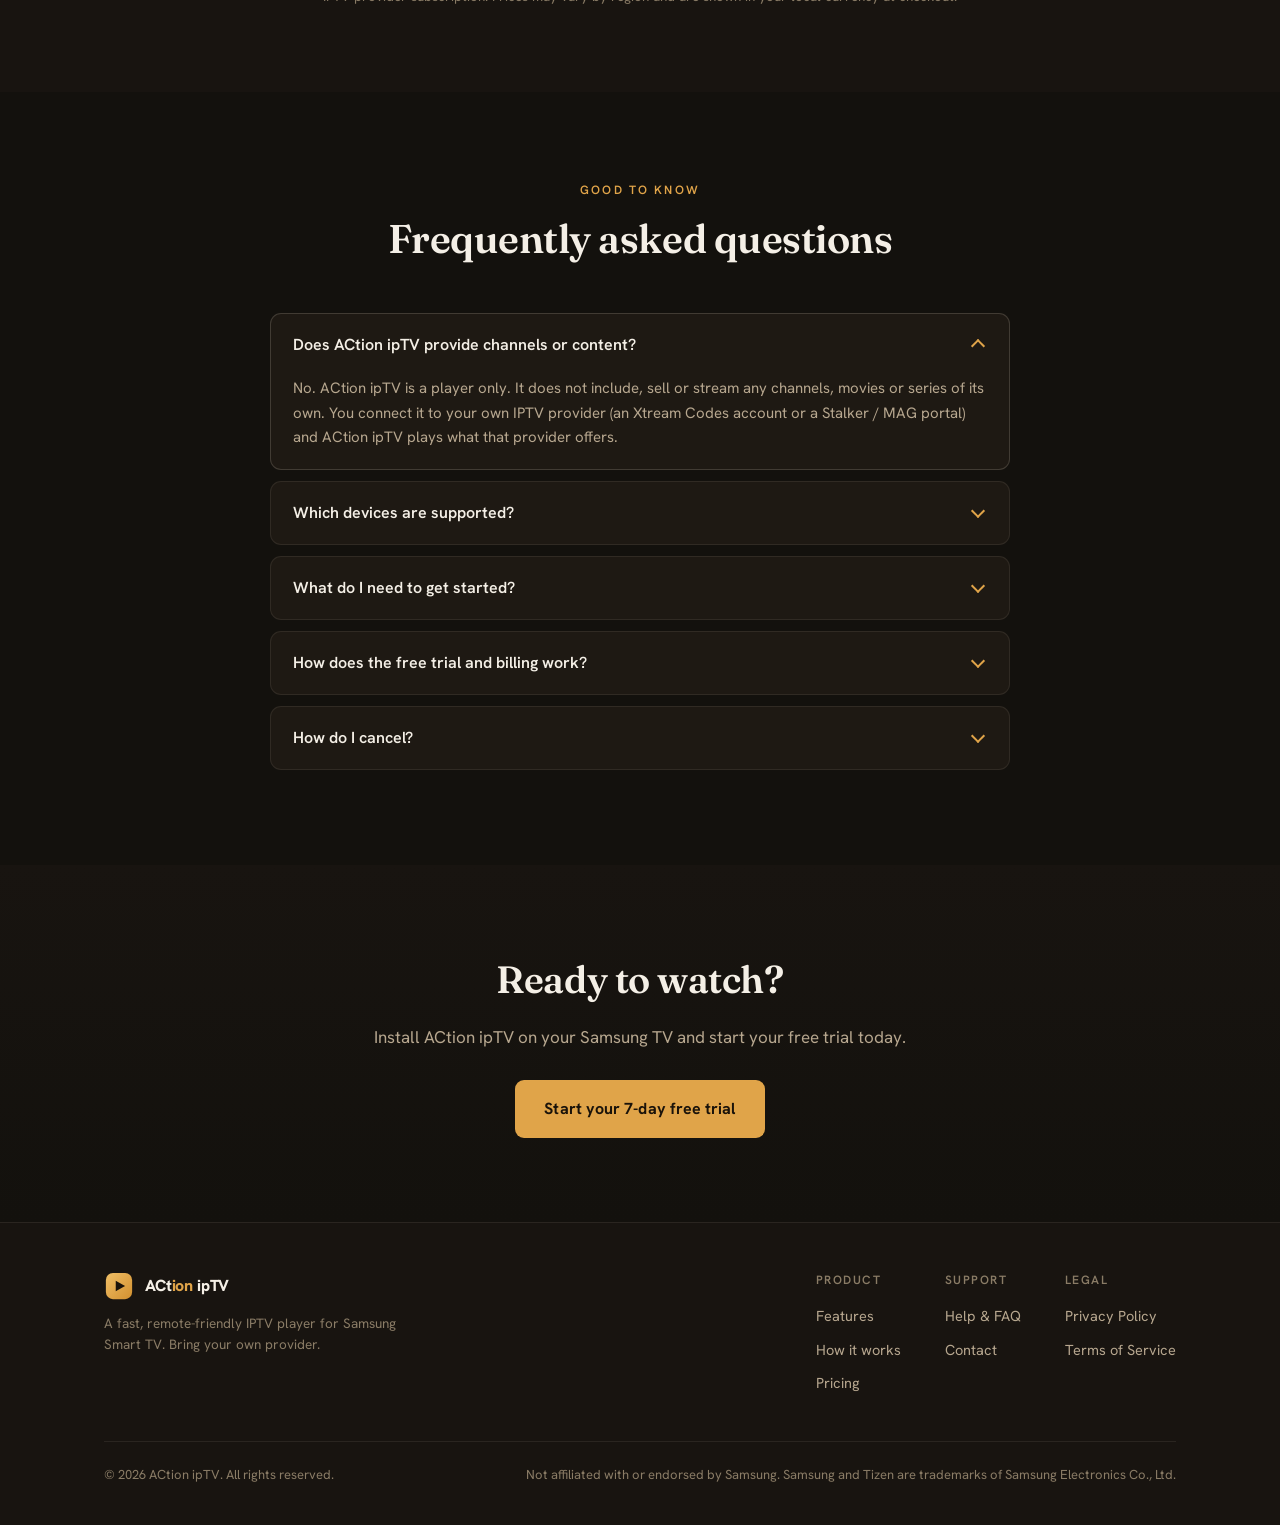
==== commit 3011e937: "Add files via upload" ====
--- a/index.html
+++ b/index.html
@@ -9,6 +9,9 @@
 <meta property="og:description" content="Live TV, Movies, Series, EPG and catch-up for your own IPTV provider. Built for the Samsung TV remote. 7-day free trial.">
 <meta property="og:type" content="website">
 <link rel="icon" type="image/svg+xml" href="favicon.svg">
+<link rel="preconnect" href="https://fonts.googleapis.com">
+<link rel="preconnect" href="https://fonts.gstatic.com" crossorigin>
+<link rel="stylesheet" href="https://fonts.googleapis.com/css2?family=Fraunces:ital,opsz,wght@0,9..144,400;0,9..144,500;0,9..144,600;0,9..144,700;1,9..144,500;1,9..144,600&family=Hanken+Grotesk:wght@400;500;600;700;800&display=swap">
 <link rel="stylesheet" href="styles.css">
 </head>
 <body>
@@ -55,66 +58,66 @@
         <svg class="tv-screen" viewBox="0 0 640 400" xmlns="http://www.w3.org/2000/svg" role="img" aria-label="ACtion ipTV interface preview">
           <defs>
             <linearGradient id="bgg" x1="0" y1="0" x2="1" y2="1">
-              <stop offset="0" stop-color="#0e0e16"/>
-              <stop offset="1" stop-color="#0a0a0f"/>
+              <stop offset="0" stop-color="#181410"/>
+              <stop offset="1" stop-color="#13110d"/>
             </linearGradient>
             <linearGradient id="acc" x1="0" y1="0" x2="1" y2="1">
-              <stop offset="0" stop-color="#4f8ef7"/>
-              <stop offset="1" stop-color="#7c3aed"/>
+              <stop offset="0" stop-color="#e8b65c"/>
+              <stop offset="1" stop-color="#cf8f3a"/>
             </linearGradient>
             <linearGradient id="poster" x1="0" y1="0" x2="0" y2="1">
-              <stop offset="0" stop-color="#27314a"/>
-              <stop offset="1" stop-color="#171a28"/>
+              <stop offset="0" stop-color="#2a241c"/>
+              <stop offset="1" stop-color="#171410"/>
             </linearGradient>
           </defs>
 
           <rect width="640" height="400" fill="url(#bgg)"/>
 
           <!-- Sidebar -->
-          <rect x="0" y="0" width="118" height="400" fill="#0c0c14"/>
+          <rect x="0" y="0" width="118" height="400" fill="#15110c"/>
           <rect x="18" y="22" width="22" height="22" rx="6" fill="url(#acc)"/>
-          <rect x="48" y="27" width="52" height="10" rx="5" fill="#2a2a3c"/>
+          <rect x="48" y="27" width="52" height="10" rx="5" fill="#3a3328"/>
           <rect x="14" y="74" width="90" height="30" rx="8" fill="url(#acc)" opacity="0.95"/>
-          <rect x="26" y="85" width="52" height="8" rx="4" fill="#dfe6ff"/>
-          <rect x="14" y="114" width="90" height="26" rx="8" fill="#16161f"/>
-          <rect x="26" y="123" width="44" height="7" rx="3.5" fill="#3a3a50"/>
-          <rect x="14" y="148" width="90" height="26" rx="8" fill="#16161f"/>
-          <rect x="26" y="157" width="56" height="7" rx="3.5" fill="#3a3a50"/>
-          <rect x="14" y="182" width="90" height="26" rx="8" fill="#16161f"/>
-          <rect x="26" y="191" width="40" height="7" rx="3.5" fill="#3a3a50"/>
-          <rect x="14" y="216" width="90" height="26" rx="8" fill="#16161f"/>
-          <rect x="26" y="225" width="50" height="7" rx="3.5" fill="#3a3a50"/>
+          <rect x="26" y="85" width="52" height="8" rx="4" fill="#1f1709"/>
+          <rect x="14" y="114" width="90" height="26" rx="8" fill="#1c1812"/>
+          <rect x="26" y="123" width="44" height="7" rx="3.5" fill="#463c2c"/>
+          <rect x="14" y="148" width="90" height="26" rx="8" fill="#1c1812"/>
+          <rect x="26" y="157" width="56" height="7" rx="3.5" fill="#463c2c"/>
+          <rect x="14" y="182" width="90" height="26" rx="8" fill="#1c1812"/>
+          <rect x="26" y="191" width="40" height="7" rx="3.5" fill="#463c2c"/>
+          <rect x="14" y="216" width="90" height="26" rx="8" fill="#1c1812"/>
+          <rect x="26" y="225" width="50" height="7" rx="3.5" fill="#463c2c"/>
 
           <!-- Header -->
-          <rect x="142" y="24" width="150" height="16" rx="6" fill="#e7e9f5"/>
-          <rect x="142" y="48" width="96" height="9" rx="4.5" fill="#3a3a50"/>
-          <rect x="500" y="26" width="120" height="30" rx="9" fill="#16161f" stroke="#262636"/>
-          <circle cx="518" cy="41" r="6" fill="#22c55e"/>
-          <rect x="532" y="37" width="70" height="8" rx="4" fill="#3a3a50"/>
+          <rect x="142" y="24" width="150" height="16" rx="6" fill="#efe7d8"/>
+          <rect x="142" y="48" width="96" height="9" rx="4.5" fill="#463c2c"/>
+          <rect x="500" y="26" width="120" height="30" rx="9" fill="#1c1812" stroke="#2c2419"/>
+          <circle cx="518" cy="41" r="6" fill="#86b06a"/>
+          <rect x="532" y="37" width="70" height="8" rx="4" fill="#463c2c"/>
 
           <!-- Now-playing / featured banner -->
-          <rect x="142" y="74" width="478" height="150" rx="12" fill="url(#poster)" stroke="#262636"/>
+          <rect x="142" y="74" width="478" height="150" rx="12" fill="url(#poster)" stroke="#2c2419"/>
           <rect x="166" y="100" width="60" height="20" rx="6" fill="url(#acc)"/>
-          <rect x="176" y="107" width="40" height="7" rx="3.5" fill="#fff"/>
-          <rect x="166" y="134" width="210" height="16" rx="6" fill="#e7e9f5"/>
-          <rect x="166" y="160" width="280" height="9" rx="4.5" fill="#4a4a64"/>
-          <rect x="166" y="176" width="240" height="9" rx="4.5" fill="#34344a"/>
+          <rect x="176" y="107" width="40" height="7" rx="3.5" fill="#201709"/>
+          <rect x="166" y="134" width="210" height="16" rx="6" fill="#efe7d8"/>
+          <rect x="166" y="160" width="280" height="9" rx="4.5" fill="#534632"/>
+          <rect x="166" y="176" width="240" height="9" rx="4.5" fill="#3a3024"/>
           <rect x="166" y="198" width="92" height="16" rx="8" fill="url(#acc)"/>
-          <polygon points="180,202 180,210 187,206" fill="#fff"/>
-          <rect x="194" y="202" width="40" height="7" rx="3.5" fill="#fff"/>
+          <polygon points="180,202 180,210 187,206" fill="#201709"/>
+          <rect x="194" y="202" width="40" height="7" rx="3.5" fill="#201709"/>
 
           <!-- Row label -->
-          <rect x="142" y="244" width="120" height="11" rx="5.5" fill="#cfd0de"/>
+          <rect x="142" y="244" width="120" height="11" rx="5.5" fill="#cdbfa6"/>
 
           <!-- Poster row -->
           <g>
             <rect x="142" y="268" width="108" height="116" rx="10" fill="url(#poster)" stroke="url(#acc)" stroke-width="2"/>
-            <rect x="266" y="268" width="108" height="116" rx="10" fill="url(#poster)" stroke="#262636"/>
-            <rect x="390" y="268" width="108" height="116" rx="10" fill="url(#poster)" stroke="#262636"/>
-            <rect x="514" y="268" width="108" height="116" rx="10" fill="url(#poster)" stroke="#262636"/>
+            <rect x="266" y="268" width="108" height="116" rx="10" fill="url(#poster)" stroke="#2c2419"/>
+            <rect x="390" y="268" width="108" height="116" rx="10" fill="url(#poster)" stroke="#2c2419"/>
+            <rect x="514" y="268" width="108" height="116" rx="10" fill="url(#poster)" stroke="#2c2419"/>
             <!-- progress bars -->
-            <rect x="154" y="368" width="84" height="5" rx="2.5" fill="#23233200"/>
-            <rect x="154" y="368" width="84" height="5" rx="2.5" fill="#23233a"/>
+            <rect x="154" y="368" width="84" height="5" rx="2.5" fill="#2c241900"/>
+            <rect x="154" y="368" width="84" height="5" rx="2.5" fill="#2c2419"/>
             <rect x="154" y="368" width="52" height="5" rx="2.5" fill="url(#acc)"/>
           </g>
         </svg>
--- a/styles.css
+++ b/styles.css
@@ -1,26 +1,37 @@
-/* =============================================
-   ACtion ipTV — marketing + legal site
-   Self-contained: no external fonts or frameworks.
-   Palette mirrors the TV app for brand consistency.
-   ============================================= */
+/*
+  ACtion ipTV — site styles.
+  Warm, cinematic theme: one accent (amber), real type (Fraunces + Hanken Grotesk).
+  Hand-written, no framework.
+*/
+
 :root {
-  --bg: #0a0a0f;
-  --bg2: #0d0d14;
-  --surface: #13131a;
-  --surface2: #1c1c28;
-  --surface3: #252535;
-  --accent: #4f8ef7;
-  --accent2: #7c3aed;
-  --text: #f1f2f8;
-  --muted: #9a9ab0;
-  --muted2: #6b6b85;
-  --border: rgba(255, 255, 255, 0.08);
-  --border2: rgba(255, 255, 255, 0.14);
-  --green: #22c55e;
-  --radius: 14px;
+  /* warm near-black up through the raised surfaces */
+  --bg:       #13110d;
+  --bg2:      #181410;
+  --surface:  #1e1913;
+  --surface2: #262019;
+  --surface3: #322a20;
+
+  /* a single accent — amber/gold, used flat (no two-tone gradients) */
+  --accent:      #e0a449;
+  --accent2:     #c98a34;                      /* deeper, for tonal fills/press states */
+  --accent-weak: rgba(224, 164, 73, 0.12);
+  --accent-line: rgba(224, 164, 73, 0.34);
+
+  --text:   #f4efe6;
+  --muted:  #b7a78f;
+  --muted2: #8a7c66;
+
+  --border:  rgba(245, 234, 214, 0.08);
+  --border2: rgba(245, 234, 214, 0.16);
+  --line:    #271f17;                          /* seam colour for the ruled feature grid */
+
+  --green:  #93ac6c;                           /* kept for compatibility; ticks use accent */
+  --radius: 12px;
   --container: 1120px;
-  --font: -apple-system, BlinkMacSystemFont, "Segoe UI", "Samsung One", Roboto,
-    Helvetica, Arial, sans-serif;
+
+  --font-sans:    "Hanken Grotesk", system-ui, -apple-system, "Segoe UI", Roboto, Arial, sans-serif;
+  --font-display: "Fraunces", Georgia, "Times New Roman", serif;
 }
 
 * { box-sizing: border-box; margin: 0; padding: 0; }
@@ -28,19 +39,34 @@
 html { scroll-behavior: smooth; }
 
 body {
-  font-family: var(--font);
+  font-family: var(--font-sans);
   background: var(--bg);
   color: var(--text);
-  line-height: 1.6;
+  line-height: 1.62;
   -webkit-font-smoothing: antialiased;
   text-rendering: optimizeLegibility;
   overflow-x: hidden;
 }
 
+/* faint film grain so the dark areas don't read as flat/synthetic */
+body::before {
+  content: "";
+  position: fixed;
+  inset: 0;
+  z-index: 100;
+  pointer-events: none;
+  opacity: 0.03;
+  background-image: url("data:image/svg+xml,%3Csvg xmlns='http://www.w3.org/2000/svg' width='160' height='160'%3E%3Cfilter id='n'%3E%3CfeTurbulence type='fractalNoise' baseFrequency='0.85' numOctaves='2' stitchTiles='stitch'/%3E%3C/filter%3E%3Crect width='100%25' height='100%25' filter='url(%23n)'/%3E%3C/svg%3E");
+}
+
+::selection { background: var(--accent); color: #1a130a; }
+
 a { color: var(--accent); text-decoration: none; }
-a:hover { text-decoration: underline; }
+a:hover { text-decoration: underline; text-underline-offset: 3px; }
 
 img, svg { max-width: 100%; display: block; }
+
+:focus-visible { outline: 2px solid var(--accent); outline-offset: 3px; border-radius: 2px; }
 
 .container {
   width: 100%;
@@ -49,88 +75,114 @@
   padding: 0 24px;
 }
 
-/* ---------- Nav ---------- */
+/* nav — solid, hairline rule underneath (no glass/blur) */
 .nav {
   position: sticky;
   top: 0;
   z-index: 50;
-  background: rgba(10, 10, 15, 0.72);
-  backdrop-filter: saturate(160%) blur(14px);
-  -webkit-backdrop-filter: saturate(160%) blur(14px);
+  background: var(--bg);
   border-bottom: 1px solid var(--border);
 }
 .nav-inner {
   display: flex;
   align-items: center;
   justify-content: space-between;
-  height: 68px;
+  height: 66px;
 }
 .brand {
   display: flex;
   align-items: center;
-  gap: 12px;
+  gap: 11px;
   font-weight: 800;
-  font-size: 19px;
+  font-size: 18px;
   color: var(--text);
   letter-spacing: -0.01em;
 }
 .brand:hover { text-decoration: none; }
-.brand .logo { width: 34px; height: 34px; border-radius: 9px; flex: none; }
-.brand b { color: var(--accent); }
-.nav-links { display: flex; align-items: center; gap: 28px; }
+.brand .logo { width: 30px; height: 30px; border-radius: 8px; flex: none; }
+.brand b { color: var(--accent); font-weight: 800; }
+
+.nav-links { display: flex; align-items: center; gap: 30px; }
 .nav-links a {
+  position: relative;
   color: var(--muted);
   font-size: 15px;
   font-weight: 500;
+  padding: 4px 0;
+}
+.nav-links a::after {                          /* underline wipes in from the left on hover */
+  content: "";
+  position: absolute;
+  left: 0; right: 100%;
+  bottom: -2px;
+  height: 1.5px;
+  background: var(--accent);
+  transition: right 0.22s ease;
 }
 .nav-links a:hover { color: var(--text); text-decoration: none; }
+.nav-links a:hover::after { right: 0; }
 .nav-cta { display: inline-flex; }
-.nav-toggle { display: none; }
-
-/* ---------- Buttons ---------- */
+
+/* buttons — solid amber, dark ink; no glow shadow */
 .btn {
   display: inline-flex;
   align-items: center;
   justify-content: center;
   gap: 9px;
-  padding: 13px 24px;
-  border-radius: 11px;
+  padding: 12px 22px;
+  border-radius: 9px;
+  font-family: var(--font-sans);
   font-size: 15px;
-  font-weight: 700;
+  font-weight: 600;
+  letter-spacing: 0.005em;
   cursor: pointer;
   border: 1px solid transparent;
-  transition: transform 0.12s ease, box-shadow 0.2s ease, background 0.2s ease;
+  transition: background 0.18s ease, border-color 0.18s ease, color 0.18s ease;
   white-space: nowrap;
 }
-.btn:hover { text-decoration: none; transform: translateY(-2px); }
-.btn-primary {
-  background: linear-gradient(135deg, var(--accent), var(--accent2));
-  color: #fff;
-  box-shadow: 0 10px 30px -10px rgba(79, 142, 247, 0.6);
-}
-.btn-primary:hover { box-shadow: 0 16px 40px -12px rgba(124, 58, 237, 0.7); }
-.btn-ghost {
-  background: var(--surface2);
-  color: var(--text);
-  border-color: var(--border2);
-}
-.btn-ghost:hover { background: var(--surface3); }
-.btn-lg { padding: 16px 30px; font-size: 16px; }
-
-/* ---------- Hero ---------- */
+.btn:hover { text-decoration: none; }
+.btn-primary { background: var(--accent); color: #1a130a; font-weight: 700; }
+.btn-primary:hover { background: #eeb65f; }
+.btn-primary:active { background: var(--accent2); }
+.btn-ghost { background: transparent; color: var(--text); border-color: var(--border2); }
+.btn-ghost:hover { border-color: var(--accent-line); background: var(--accent-weak); }
+.btn-lg { padding: 15px 28px; font-size: 16px; }
+
+/* small tracked labels — replaces the old rounded "eyebrow"/kicker pills */
+.eyebrow {
+  display: inline-flex;
+  align-items: center;
+  gap: 8px;
+  font-size: 12px;
+  font-weight: 600;
+  letter-spacing: 0.18em;
+  text-transform: uppercase;
+  color: var(--accent);
+  margin-bottom: 24px;
+}
+.kicker {
+  display: inline-block;
+  color: var(--accent);
+  font-weight: 600;
+  font-size: 12px;
+  letter-spacing: 0.18em;
+  text-transform: uppercase;
+  margin-bottom: 16px;
+}
+
+/* hero */
 .hero {
   position: relative;
-  padding: 84px 0 72px;
+  padding: 92px 0 80px;
   overflow: hidden;
 }
-.hero::before {
+.hero::before {                                /* one soft warm pool of light, not the usual twin blobs */
   content: "";
   position: absolute;
-  inset: -40% 0 auto 0;
-  height: 720px;
-  background:
-    radial-gradient(900px 380px at 18% 0%, rgba(79, 142, 247, 0.22), transparent 60%),
-    radial-gradient(760px 360px at 92% 12%, rgba(124, 58, 237, 0.20), transparent 60%);
+  top: -200px; left: 50%;
+  width: 900px; height: 600px;
+  transform: translateX(-50%);
+  background: radial-gradient(closest-side, rgba(224, 164, 73, 0.10), transparent 70%);
   pointer-events: none;
   z-index: 0;
 }
@@ -138,67 +190,50 @@
   position: relative;
   z-index: 1;
   display: grid;
-  grid-template-columns: 1.05fr 1fr;
-  gap: 56px;
+  grid-template-columns: 1.08fr 0.92fr;
+  gap: 60px;
   align-items: center;
 }
-.eyebrow {
-  display: inline-flex;
-  align-items: center;
-  gap: 8px;
-  font-size: 13px;
-  font-weight: 700;
-  letter-spacing: 0.04em;
-  text-transform: uppercase;
-  color: var(--accent);
-  background: rgba(79, 142, 247, 0.1);
-  border: 1px solid rgba(79, 142, 247, 0.25);
-  padding: 6px 13px;
-  border-radius: 999px;
+.hero h1 {
+  font-family: var(--font-display);
+  font-optical-sizing: auto;
+  font-size: clamp(38px, 5.2vw, 60px);
+  line-height: 1.04;
+  font-weight: 600;
+  letter-spacing: -0.015em;
   margin-bottom: 22px;
 }
-.hero h1 {
-  font-size: clamp(34px, 5vw, 54px);
-  line-height: 1.07;
-  font-weight: 800;
-  letter-spacing: -0.025em;
-  margin-bottom: 20px;
-}
-.hero h1 .grad {
-  background: linear-gradient(120deg, var(--accent), var(--accent2));
-  -webkit-background-clip: text;
-  background-clip: text;
-  -webkit-text-fill-color: transparent;
+.hero h1 .grad {                               /* keyword set in italic amber instead of clipped gradient */
+  font-style: italic;
+  font-weight: 500;
+  color: var(--accent);
+  -webkit-text-fill-color: currentColor;
 }
 .hero p.lede {
   font-size: 19px;
   color: var(--muted);
-  max-width: 540px;
+  max-width: 520px;
   margin-bottom: 30px;
 }
 .hero-actions { display: flex; flex-wrap: wrap; gap: 14px; align-items: center; }
-.hero-note {
-  margin-top: 18px;
-  font-size: 13.5px;
-  color: var(--muted2);
-}
-
-/* ---------- TV mockup ---------- */
+.hero-note { margin-top: 20px; font-size: 13.5px; color: var(--muted2); max-width: 480px; }
+
+/* tv mockup */
 .tv-wrap { position: relative; }
 .tv {
   position: relative;
-  background: #05050a;
+  background: #0c0a07;
   border: 1px solid var(--border2);
   border-radius: 16px;
-  padding: 14px;
-  box-shadow: 0 40px 90px -30px rgba(0, 0, 0, 0.9), 0 0 0 1px rgba(255,255,255,0.03) inset;
+  padding: 13px;
+  box-shadow: 0 50px 90px -40px rgba(0, 0, 0, 0.85);
 }
 .tv-stand {
-  width: 120px; height: 14px; margin: 0 auto;
-  background: linear-gradient(180deg, #1a1a26, #0c0c14);
+  width: 116px; height: 13px; margin: 0 auto;
+  background: #1a160f;
   border: 1px solid var(--border);
   border-top: none;
-  border-radius: 0 0 8px 8px;
+  border-radius: 0 0 7px 7px;
 }
 .tv-screen {
   border-radius: 9px;
@@ -209,117 +244,129 @@
   background: var(--bg);
 }
 
-/* ---------- Sections ---------- */
+/* sections */
 section { position: relative; }
-.section { padding: 72px 0; }
-.section-head { text-align: center; max-width: 680px; margin: 0 auto 48px; }
+.section { padding: 84px 0; }
+.section-head { text-align: center; max-width: 660px; margin: 0 auto 52px; }
 .section-head h2 {
-  font-size: clamp(27px, 3.4vw, 38px);
-  font-weight: 800;
-  letter-spacing: -0.02em;
+  font-family: var(--font-display);
+  font-optical-sizing: auto;
+  font-size: clamp(28px, 3.6vw, 40px);
+  font-weight: 600;
+  line-height: 1.12;
+  letter-spacing: -0.012em;
   margin-bottom: 14px;
 }
 .section-head p { color: var(--muted); font-size: 17px; }
-.kicker {
-  color: var(--accent);
-  font-weight: 700;
-  font-size: 13px;
-  letter-spacing: 0.08em;
-  text-transform: uppercase;
-  display: block;
-  margin-bottom: 12px;
-}
-
-/* ---------- Feature grid ---------- */
+
+/* features — a single ruled block rather than floating, shadowed cards */
 .features {
   display: grid;
   grid-template-columns: repeat(4, 1fr);
-  gap: 18px;
+  gap: 1px;
+  background: var(--line);
+  border: 1px solid var(--line);
+  border-radius: 14px;
+  overflow: hidden;
 }
 .card {
-  background: linear-gradient(180deg, var(--surface), var(--bg2));
-  border: 1px solid var(--border);
-  border-radius: var(--radius);
-  padding: 26px 22px;
-  transition: transform 0.16s ease, border-color 0.2s ease;
-}
-.card:hover { transform: translateY(-4px); border-color: var(--border2); }
+  background: var(--bg2);
+  padding: 28px 24px 30px;
+  transition: background 0.18s ease;
+}
+.card:hover { background: var(--surface); }
 .card .ic {
-  width: 46px; height: 46px;
+  width: 38px; height: 38px;
   display: grid; place-items: center;
-  border-radius: 11px;
-  background: rgba(79, 142, 247, 0.12);
-  border: 1px solid rgba(79, 142, 247, 0.22);
+  border-radius: 9px;
+  border: 1px solid var(--border2);
+  color: var(--accent);
+  margin-bottom: 18px;
+}
+.card h3 { font-size: 16.5px; font-weight: 700; margin-bottom: 8px; letter-spacing: -0.005em; }
+.card p { color: var(--muted); font-size: 14.5px; }
+
+/* steps — editorial timeline with oversized serif numerals */
+.steps { display: grid; grid-template-columns: repeat(3, 1fr); gap: 30px; }
+.step { border-top: 1px solid var(--border2); padding-top: 22px; }
+.step .num {
+  font-family: var(--font-display);
+  font-optical-sizing: auto;
+  font-size: 44px;
+  font-weight: 500;
+  line-height: 1;
+  color: var(--accent);
   margin-bottom: 16px;
-  color: var(--accent);
-}
-.card h3 { font-size: 17px; font-weight: 700; margin-bottom: 7px; }
-.card p { color: var(--muted); font-size: 14.5px; }
-
-/* ---------- Steps ---------- */
-.steps { display: grid; grid-template-columns: repeat(3, 1fr); gap: 22px; }
-.step {
+}
+.step h3 { font-size: 18px; font-weight: 700; margin-bottom: 8px; letter-spacing: -0.01em; }
+.step p { color: var(--muted); font-size: 15px; }
+
+/* pricing */
+.pricing-band { background: var(--bg2); }
+.price-card {
+  position: relative;
+  max-width: 440px;
+  margin: 0 auto;
   background: var(--surface);
-  border: 1px solid var(--border);
-  border-radius: var(--radius);
-  padding: 30px 26px;
-  position: relative;
-}
-.step .num {
-  font-size: 14px; font-weight: 800; color: var(--bg);
-  width: 34px; height: 34px; border-radius: 9px;
-  display: grid; place-items: center;
-  background: linear-gradient(135deg, var(--accent), var(--accent2));
-  margin-bottom: 16px;
-}
-.step h3 { font-size: 18px; margin-bottom: 8px; }
-.step p { color: var(--muted); font-size: 15px; }
-
-/* ---------- Pricing ---------- */
-.pricing-band { background: linear-gradient(180deg, var(--bg), var(--bg2)); }
-.price-card {
-  max-width: 460px;
-  margin: 0 auto;
-  background: linear-gradient(180deg, var(--surface2), var(--surface));
   border: 1px solid var(--border2);
-  border-radius: 20px;
-  padding: 38px 34px;
+  border-radius: 16px;
+  padding: 14px 34px 36px;
   text-align: center;
-  box-shadow: 0 30px 80px -40px rgba(124, 58, 237, 0.5);
-}
-.price-card .plan { font-weight: 700; color: var(--accent); letter-spacing: 0.02em; }
-.price-card .amount { font-size: 52px; font-weight: 800; margin: 10px 0 2px; letter-spacing: -0.02em; }
-.price-card .amount span { font-size: 18px; font-weight: 600; color: var(--muted); }
+  box-shadow: 0 40px 80px -50px rgba(0, 0, 0, 0.9);
+}
+.price-card::before {                          /* slim accent bar pinned to the top edge */
+  content: "";
+  position: absolute;
+  top: -1px; left: 28px; right: 28px;
+  height: 2px;
+  background: var(--accent);
+  border-radius: 2px;
+}
+.price-card .plan {
+  display: block;
+  margin-top: 24px;
+  font-weight: 600; font-size: 12.5px;
+  color: var(--accent);
+  letter-spacing: 0.14em; text-transform: uppercase;
+}
+.price-card .amount {
+  font-family: var(--font-display);
+  font-optical-sizing: auto;
+  font-size: 54px; font-weight: 600;
+  margin: 12px 0 2px; letter-spacing: -0.02em;
+}
+.price-card .amount span { font-family: var(--font-sans); font-size: 17px; font-weight: 500; color: var(--muted); }
 .price-card .trial {
   display: inline-block;
-  margin: 8px 0 22px;
-  font-size: 13px; font-weight: 700;
-  color: var(--green);
-  background: rgba(34, 197, 94, 0.12);
-  border: 1px solid rgba(34, 197, 94, 0.25);
-  padding: 5px 13px; border-radius: 999px;
+  margin: 10px 0 24px;
+  font-size: 12px; font-weight: 600; letter-spacing: 0.04em;
+  color: var(--accent);
+  background: var(--accent-weak);
+  border: 1px solid var(--accent-line);
+  padding: 5px 12px; border-radius: 7px;
 }
 .price-list { list-style: none; text-align: left; margin: 0 auto 26px; max-width: 320px; }
-.price-list li { padding: 9px 0; color: var(--text); font-size: 15px; display: flex; gap: 11px; align-items: flex-start; }
-.price-list li::before { content: "✓"; color: var(--green); font-weight: 800; flex: none; }
+.price-list li { padding: 9px 0; color: var(--text); font-size: 15px; display: flex; gap: 12px; align-items: flex-start; }
+.price-list li::before { content: "✓"; color: var(--accent); font-weight: 700; flex: none; }
 .disclaimer {
-  margin-top: 26px;
+  margin: 28px auto 0;
   max-width: 640px;
-  margin-left: auto; margin-right: auto;
   text-align: center;
   color: var(--muted2);
   font-size: 13.5px;
-}
-
-/* ---------- FAQ ---------- */
-.faq { max-width: 760px; margin: 0 auto; }
+  line-height: 1.7;
+}
+
+/* faq */
+.faq { max-width: 740px; margin: 0 auto; }
 .faq details {
   border: 1px solid var(--border);
-  border-radius: 12px;
+  border-radius: 11px;
   background: var(--surface);
-  margin-bottom: 12px;
+  margin-bottom: 11px;
   overflow: hidden;
 }
+.faq details[open] { border-color: var(--border2); }
 .faq summary {
   cursor: pointer;
   padding: 18px 22px;
@@ -332,19 +379,33 @@
   gap: 16px;
 }
 .faq summary::-webkit-details-marker { display: none; }
-.faq summary::after { content: "+"; color: var(--accent); font-size: 22px; font-weight: 400; flex: none; }
-.faq details[open] summary::after { content: "−"; }
+.faq summary::after {                          /* chevron drawn from two borders; flips when open */
+  content: "";
+  width: 8px; height: 8px;
+  border-right: 2px solid var(--accent);
+  border-bottom: 2px solid var(--accent);
+  transform: rotate(45deg);
+  margin: -4px 4px 0;
+  flex: none;
+  transition: transform 0.2s ease;
+}
+.faq details[open] summary::after { transform: rotate(225deg); margin-top: 2px; }
 .faq details > p { padding: 0 22px 20px; color: var(--muted); font-size: 15px; }
 
-/* ---------- CTA band ---------- */
-.cta-band { text-align: center; padding: 78px 0; }
-.cta-band h2 { font-size: clamp(26px, 3.4vw, 36px); font-weight: 800; margin-bottom: 14px; letter-spacing: -0.02em; }
+/* cta */
+.cta-band { text-align: center; padding: 84px 0; }
+.cta-band h2 {
+  font-family: var(--font-display);
+  font-optical-sizing: auto;
+  font-size: clamp(28px, 3.6vw, 38px);
+  font-weight: 600; margin-bottom: 14px; letter-spacing: -0.012em;
+}
 .cta-band p { color: var(--muted); font-size: 17px; margin-bottom: 28px; }
 
-/* ---------- Footer ---------- */
+/* footer */
 .footer {
   border-top: 1px solid var(--border);
-  padding: 46px 0 38px;
+  padding: 48px 0 40px;
   background: var(--bg2);
 }
 .footer-inner {
@@ -354,14 +415,14 @@
   gap: 32px;
   flex-wrap: wrap;
 }
-.footer .brand { font-size: 17px; margin-bottom: 12px; }
-.footer .tag { color: var(--muted2); font-size: 13.5px; max-width: 320px; }
-.footer-links { display: flex; gap: 40px; flex-wrap: wrap; }
-.footer-col h4 { font-size: 13px; text-transform: uppercase; letter-spacing: 0.06em; color: var(--muted2); margin-bottom: 14px; }
-.footer-col a { display: block; color: var(--muted); font-size: 14.5px; margin-bottom: 9px; }
-.footer-col a:hover { color: var(--text); text-decoration: none; }
+.footer .brand { font-size: 16px; margin-bottom: 12px; }
+.footer .tag { color: var(--muted2); font-size: 13.5px; max-width: 300px; line-height: 1.6; }
+.footer-links { display: flex; gap: 44px; flex-wrap: wrap; }
+.footer-col h4 { font-size: 12px; text-transform: uppercase; letter-spacing: 0.12em; color: var(--muted2); margin-bottom: 14px; font-weight: 600; }
+.footer-col a { display: block; color: var(--muted); font-size: 14.5px; margin-bottom: 10px; }
+.footer-col a:hover { color: var(--accent); text-decoration: none; }
 .footer-bottom {
-  margin-top: 34px;
+  margin-top: 36px;
   padding-top: 22px;
   border-top: 1px solid var(--border);
   color: var(--muted2);
@@ -371,23 +432,43 @@
   gap: 16px;
   flex-wrap: wrap;
 }
-
-/* ---------- Legal / content pages ---------- */
+.footer-bottom a { color: var(--muted); }
+.footer-bottom a:hover { color: var(--accent); }
+
+/* legal / long-form pages */
 .page-head {
-  padding: 56px 0 28px;
+  padding: 60px 0 30px;
   border-bottom: 1px solid var(--border);
-  background: linear-gradient(180deg, rgba(79,142,247,0.06), transparent);
-}
-.page-head h1 { font-size: clamp(30px, 4vw, 42px); font-weight: 800; letter-spacing: -0.02em; }
+  background: linear-gradient(180deg, var(--accent-weak), transparent);
+}
+.page-head h1 {
+  font-family: var(--font-display);
+  font-optical-sizing: auto;
+  font-size: clamp(32px, 4vw, 44px);
+  font-weight: 600; letter-spacing: -0.015em;
+}
 .page-head .updated { color: var(--muted2); font-size: 14px; margin-top: 10px; }
-.prose { max-width: 820px; margin: 0 auto; padding: 44px 24px 80px; }
-.prose h2 { font-size: 23px; font-weight: 700; margin: 38px 0 12px; letter-spacing: -0.01em; }
-.prose h3 { font-size: 18px; font-weight: 700; margin: 26px 0 10px; }
-.prose p { color: #cfd0de; margin-bottom: 14px; }
-.prose ul { margin: 0 0 16px 22px; color: #cfd0de; }
+.prose { max-width: 760px; margin: 0 auto; padding: 46px 24px 84px; }
+.prose h2 {
+  font-family: var(--font-display);
+  font-optical-sizing: auto;
+  font-size: 25px; font-weight: 600;
+  margin: 40px 0 12px; letter-spacing: -0.01em;
+}
+.prose h3 { font-size: 18px; font-weight: 700; margin: 28px 0 10px; }
+.prose p { color: #d6cbb6; margin-bottom: 14px; }
+.prose ul { margin: 0 0 16px 22px; color: #d6cbb6; }
 .prose li { margin-bottom: 8px; }
 .prose strong { color: var(--text); }
-.prose a { font-weight: 600; }
+.prose a { font-weight: 600; text-decoration: underline; text-underline-offset: 3px; }
+.prose code {
+  font-family: ui-monospace, "SFMono-Regular", "Cascadia Code", Menlo, Consolas, monospace;
+  font-size: 0.9em;
+  background: var(--surface2);
+  border: 1px solid var(--border);
+  padding: 1px 6px;
+  border-radius: 5px;
+}
 .callout {
   background: var(--surface);
   border: 1px solid var(--border2);
@@ -399,21 +480,21 @@
   font-size: 14.5px;
 }
 .toc { background: var(--surface); border: 1px solid var(--border); border-radius: 12px; padding: 20px 24px; margin-bottom: 30px; }
-.toc h4 { font-size: 13px; text-transform: uppercase; letter-spacing: 0.06em; color: var(--muted2); margin-bottom: 12px; }
+.toc h4 { font-size: 12px; text-transform: uppercase; letter-spacing: 0.12em; color: var(--muted2); margin-bottom: 12px; font-weight: 600; }
 .toc ol { margin-left: 18px; color: var(--muted); }
 .toc a { font-weight: 500; }
 
-/* ---------- Responsive ---------- */
+/* responsive */
 @media (max-width: 900px) {
-  .hero-grid { grid-template-columns: 1fr; gap: 40px; }
+  .hero { padding: 64px 0; }
+  .hero-grid { grid-template-columns: 1fr; gap: 44px; }
   .tv-wrap { max-width: 520px; margin: 0 auto; }
   .features { grid-template-columns: repeat(2, 1fr); }
-  .steps { grid-template-columns: 1fr; }
+  .steps { grid-template-columns: 1fr; gap: 26px; }
   .nav-links { display: none; }
 }
 @media (max-width: 520px) {
   .features { grid-template-columns: 1fr; }
-  .hero { padding: 56px 0 48px; }
-  .section { padding: 56px 0; }
-  .footer-inner { flex-direction: column; }
-}
+  .section { padding: 60px 0; }
+  .hero h1 { font-size: clamp(32px, 9vw, 44px); }
+}
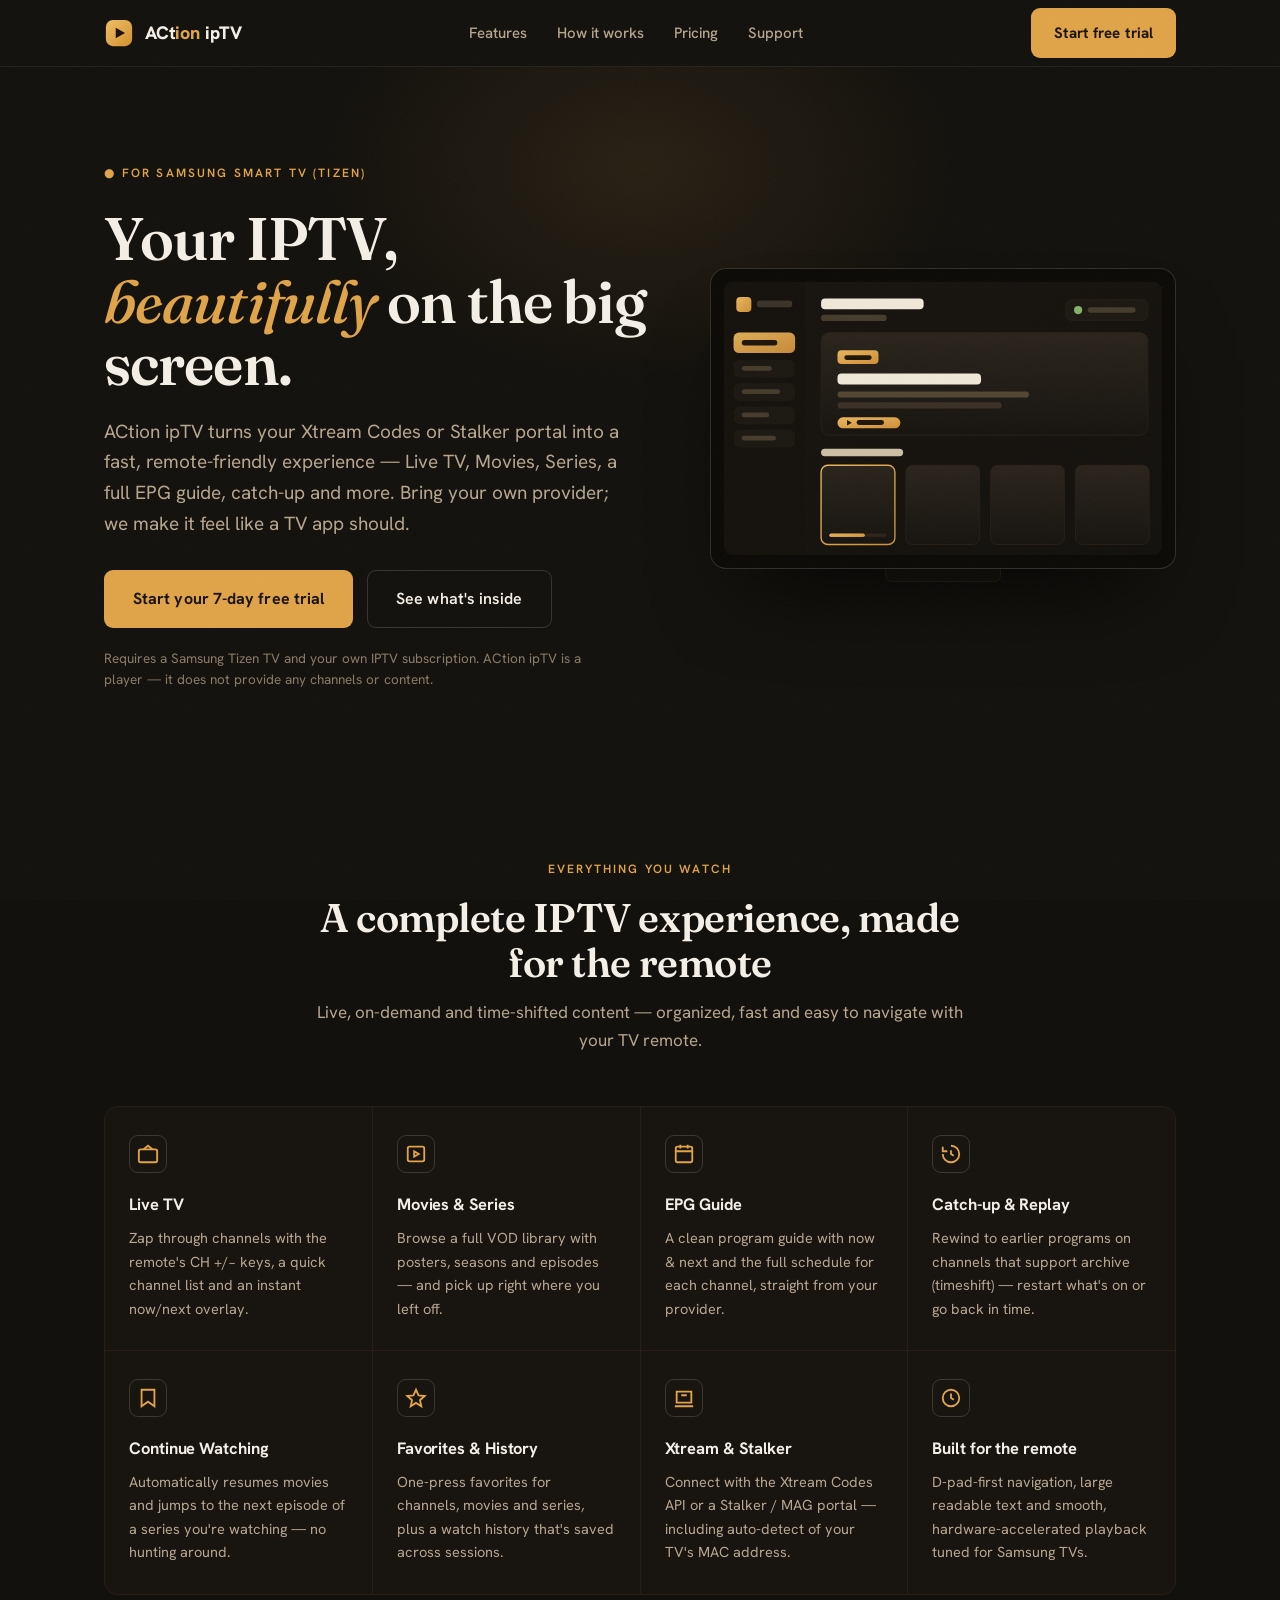
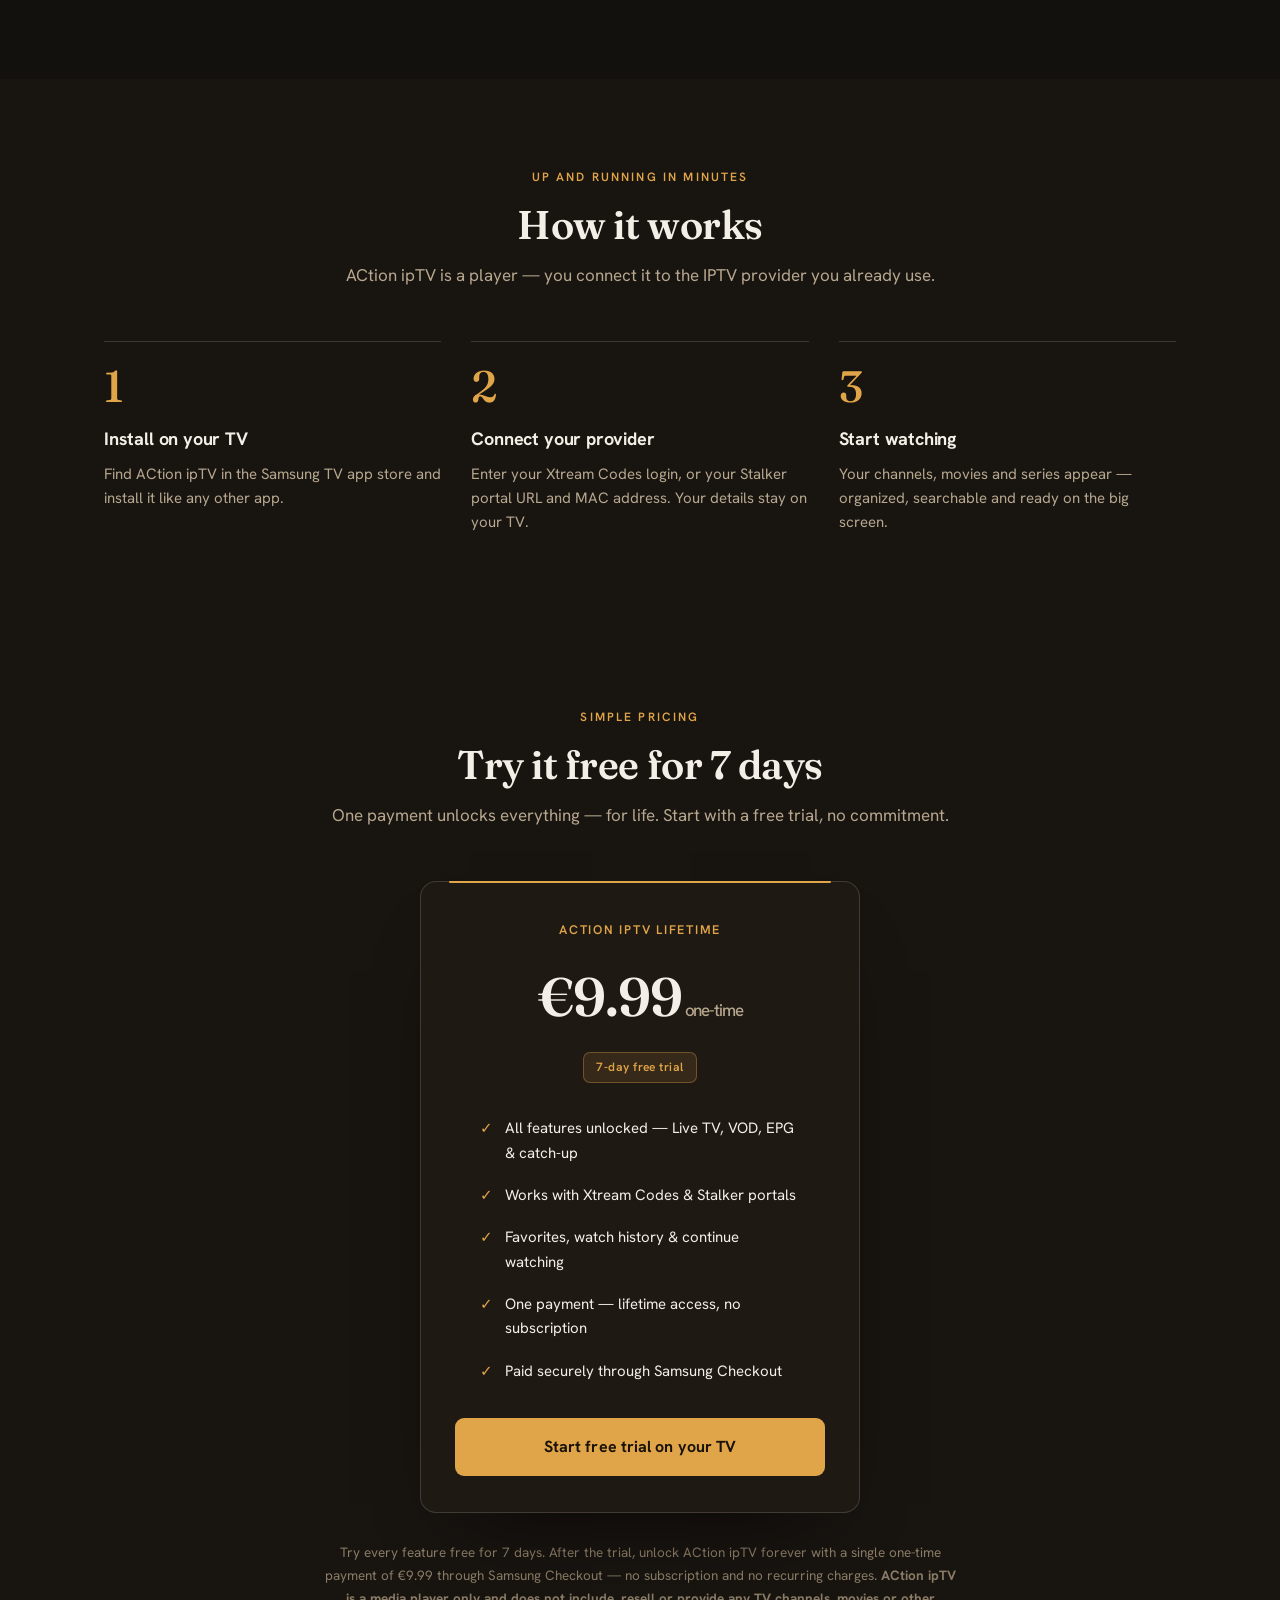
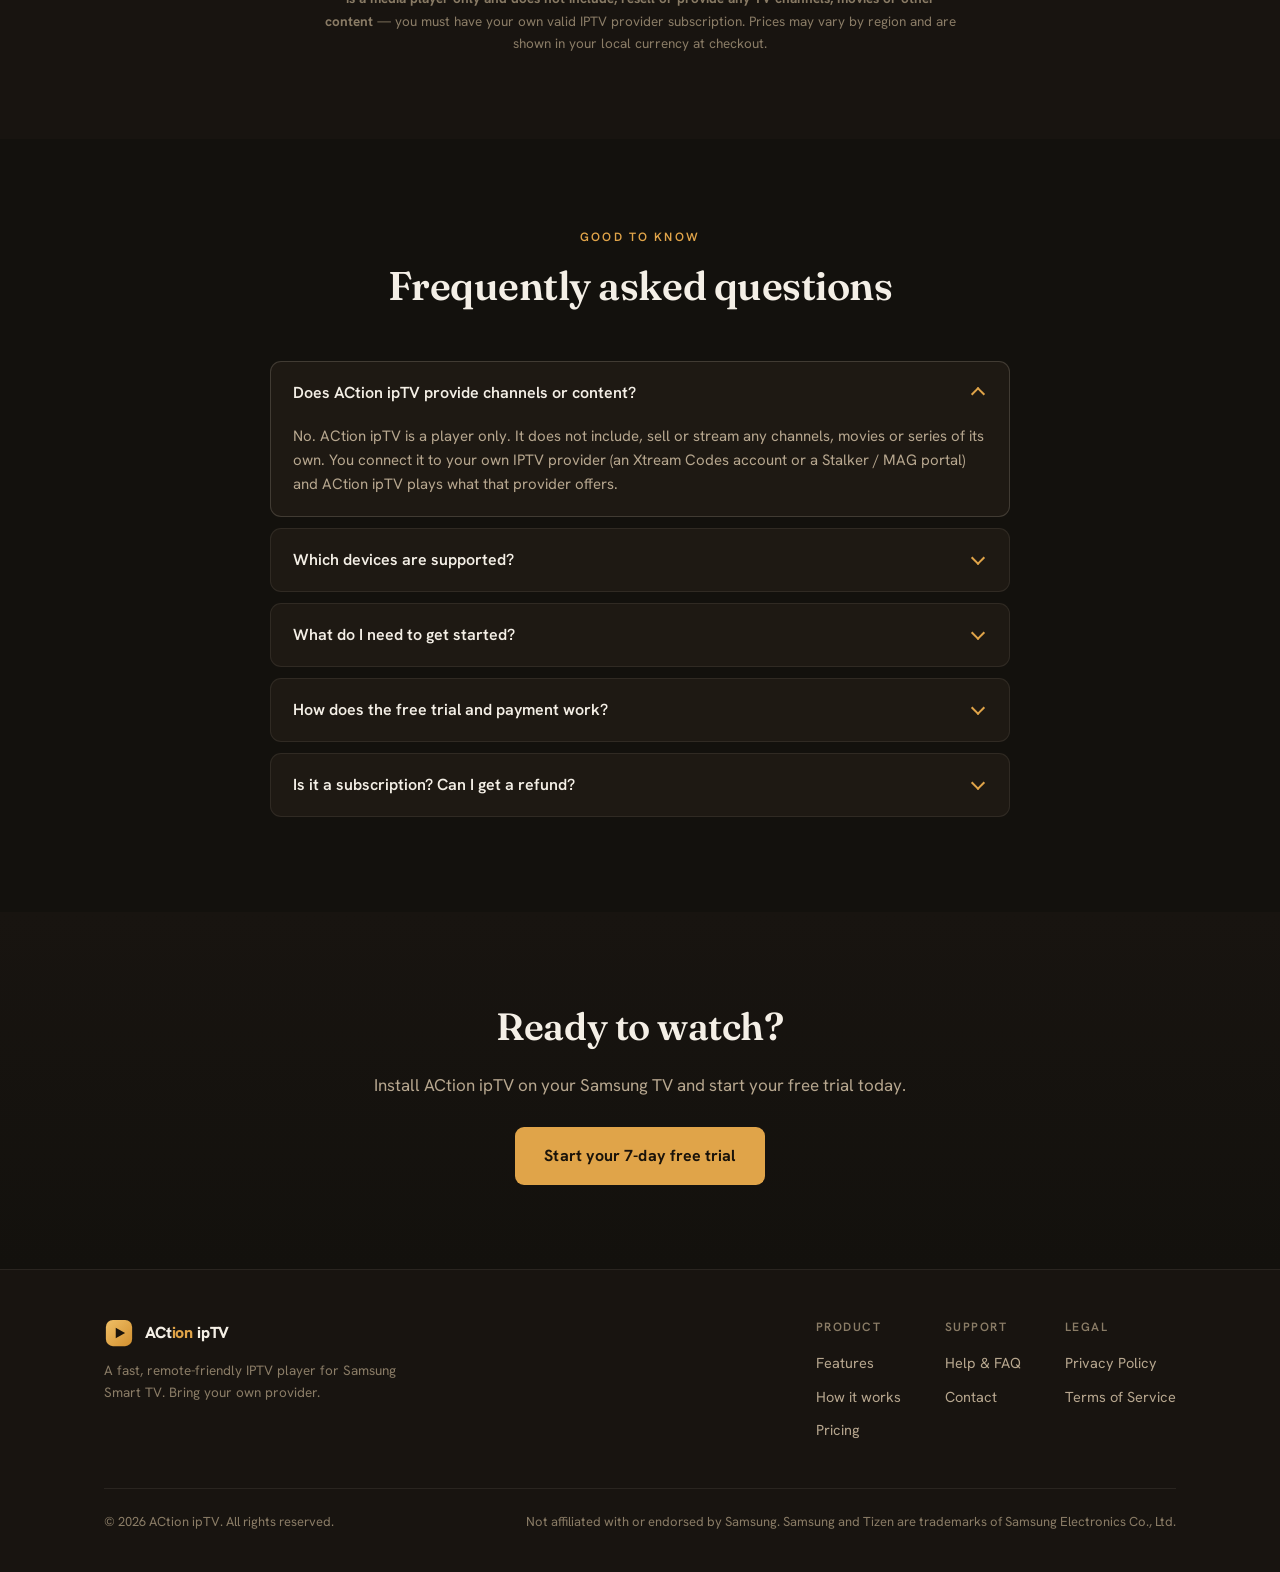
==== commit 3a62acdb: "Add files via upload" ====
--- a/index.html
+++ b/index.html
@@ -238,28 +238,28 @@
     <div class="section-head">
       <span class="kicker">Simple pricing</span>
       <h2>Try it free for 7 days</h2>
-      <p>One subscription unlocks everything. Start with a free trial, cancel anytime.</p>
+      <p>One payment unlocks everything — for life. Start with a free trial, no commitment.</p>
     </div>
 
     <div class="price-card">
-      <div class="plan">ACtion ipTV Premium</div>
-      <div class="amount">$9.99<span>&nbsp;/ month</span></div>
+      <div class="plan">ACtion ipTV Lifetime</div>
+      <div class="amount">€9.99<span>&nbsp;one-time</span></div>
       <span class="trial">7-day free trial</span>
       <ul class="price-list">
         <li>All features unlocked — Live TV, VOD, EPG &amp; catch-up</li>
         <li>Works with Xtream Codes &amp; Stalker portals</li>
         <li>Favorites, watch history &amp; continue watching</li>
-        <li>Billed securely through Samsung Checkout</li>
-        <li>Cancel anytime from your Samsung account</li>
+        <li>One payment — lifetime access, no subscription</li>
+        <li>Paid securely through Samsung Checkout</li>
       </ul>
       <a class="btn btn-primary btn-lg" href="#" style="width:100%">Start free trial on your TV</a>
     </div>
 
     <p class="disclaimer">
-      Your subscription is purchased and managed in-app through Samsung Checkout. After the 7-day free trial it renews
-      automatically at $9.99 until cancelled. <strong>ACtion ipTV is a media player only and does not include, resell or
-      provide any TV channels, movies or other content</strong> — you must have your own valid IPTV provider subscription.
-      Prices may vary by region and are shown in your local currency at checkout.
+      Try every feature free for 7 days. After the trial, unlock ACtion ipTV forever with a single one-time payment of
+      €9.99 through Samsung Checkout — no subscription and no recurring charges. <strong>ACtion ipTV is a media player
+      only and does not include, resell or provide any TV channels, movies or other content</strong> — you must have your
+      own valid IPTV provider subscription. Prices may vary by region and are shown in your local currency at checkout.
     </p>
   </div>
 </section>
@@ -285,12 +285,12 @@
         <p>A supported Samsung TV, an internet connection, and login details from your IPTV provider — either an Xtream Codes username/password and server URL, or a Stalker portal URL plus a MAC address.</p>
       </details>
       <details>
-        <summary>How does the free trial and billing work?</summary>
-        <p>You start a 7-day free trial in the app. Billing, renewals and cancellation are all handled by Samsung Checkout through your Samsung account. After the trial it renews automatically at $9.99 unless you cancel.</p>
+        <summary>How does the free trial and payment work?</summary>
+        <p>You get a 7-day free trial in the app — no payment up front. When it ends, you unlock ACtion ipTV permanently with a single one-time payment of €9.99 through Samsung Checkout. There's no subscription and nothing renews.</p>
       </details>
       <details>
-        <summary>How do I cancel?</summary>
-        <p>You can cancel anytime from the subscription settings in your Samsung account / Samsung Checkout. You keep access until the end of the current billing period.</p>
+        <summary>Is it a subscription? Can I get a refund?</summary>
+        <p>It's not a subscription — it's a one-time €9.99 purchase for lifetime access, so nothing auto-renews. Refunds are handled by Samsung Checkout under Samsung's policies.</p>
       </details>
     </div>
   </div>
